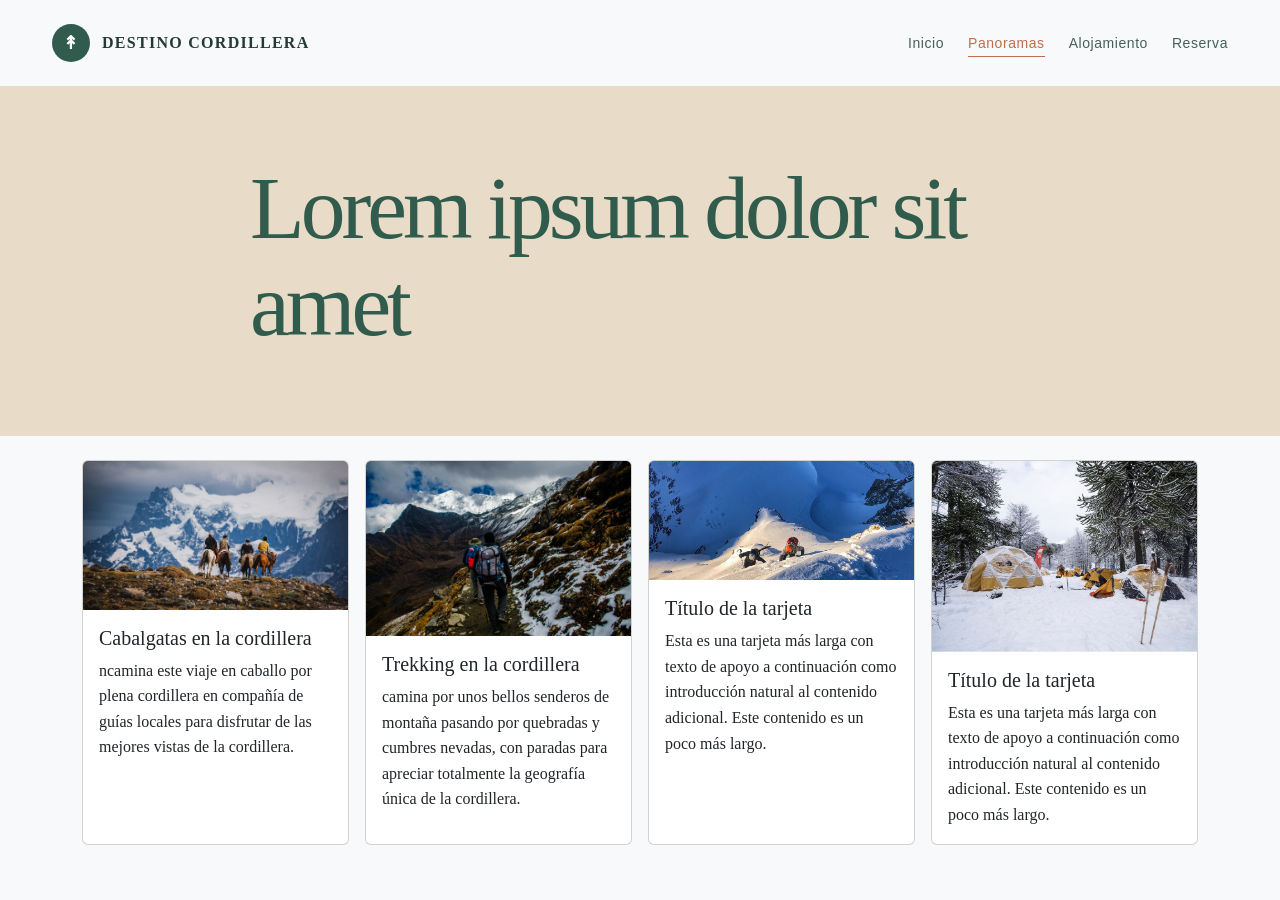
==== pagina1.html @ 16497977 "implementación cartas/tarjetas en gastronomía + imágenes descriptivas" ====
<!doctype html>
<html lang="es">
  <head>
    <meta charset="UTF-8" />
    <meta name="viewport" content="width=device-width, initial-scale=1.0" />
    <title>Panoramas | Destino Cordillera</title>

    <link
      href="https://cdn.jsdelivr.net/npm/bootstrap@5.3.3/dist/css/bootstrap.min.css"
      rel="stylesheet"
      integrity="sha384-QWTKZyjpPEjISv5WaRU9OFeRpok6YctnYmDr5pNlyT2bRjXh0JMhjY6hW+ALEwIH"
      crossorigin="anonymous"
    />
    <link rel="stylesheet" href="css/styles.css" />
  </head>
  <body class="bg-body-tertiary">

    <header class="site-header">
      <a class="brand" href="index.html">
        <span class="brand-mark">↟</span> Destino Cordillera
      </a>
      <nav class="nav" aria-label="Navegación principal">
        <a href="index.html">Inicio</a>
        <a href="pagina1.html" aria-current="page">Panoramas</a>
        <a href="pagina2.html">Alojamiento</a>
        <a href="pagina3.html">Reserva</a>
      </nav>
    </header>
    <main>
      <section class="page-hero">
        <h1>Lorem ipsum dolor sit amet</h1>
      </section>
      <section class="container my-4">
        <div class="row row-cols-1 row-cols-sm-2 row-cols-md-3 row-cols-lg-4 g-3">
          
          
          <!-- carta 1 -->
          <div class="col">
            <article class="card h-100">
              <img src="img/cabalgataa.jpg" class="card-img-top" alt="cagalgata">
              <div class="card-body d-flex flex-column">
                <h5 class="card-title">Cabalgatas en la cordillera</h5>
                <p class="card-text">
                  ncamina este viaje en caballo por plena cordillera en compañía de guías locales para disfrutar de las mejores vistas de la cordillera.
                </p>
              </div>
            </article>
          </div>

          <!-- carta 2 -->
          <div class="col">
            <article class="card h-100">
              <img src="img/trekking.jpg" class="card-img-top" alt="trekking">
              <div class="card-body d-flex flex-column">
                <h5 class="card-title">Trekking en la cordillera</h5>
                <p class="card-text">
                  camina por unos bellos senderos de montaña pasando por quebradas y cumbres nevadas, con paradas para apreciar totalmente la geografía única de la cordillera.
                </p>
              </div>
            </article>
          </div>

          <!-- carta 3 -->
          <div class="col">
             <article class="card h-100">
              <img src="img/montañismoo.jpg" class="card-img-top" alt="montañismo">
              <div class="card-body d-flex flex-column">
                <h5 class="card-title">Título de la tarjeta</h5>
                <p class="card-text">
                  Esta es una tarjeta más larga con texto de apoyo a continuación como introducción natural al contenido adicional. Este contenido es un poco más largo.
                </p>
              </div>
            </article>
          </div>
						<!-- carta 4 -->
          <div class="col">
            <article class="card h-100">
             <img src="img/camping.jpg" class="card-img-top" alt="cambing">
              <div class="card-body d-flex flex-column">
                <h5 class="card-title">Título de la tarjeta</h5>
                <p class="card-text">
                  Esta es una tarjeta más larga con texto de apoyo a continuación como introducción natural al contenido adicional. Este contenido es un poco más largo.
                </p>
              </div>
            </article>
          </div>
        </div>
      </section>
    </main>
    <script
      src="https://cdn.jsdelivr.net/npm/bootstrap@5.3.3/dist/js/bootstrap.bundle.min.js"
      integrity="sha384-YvpcrYf0tY3lHB60NNkmXc5s9fDVZLESaAA55NDzOxhy9GkcIdslK1eN7N6jIeHz"
      crossorigin="anonymous"
    ></script>
  </body>
</html>
---- css/styles.css ----
:root {
  --ink: #243a35;
  --forest: #315c4d;
  --moss: #6f8a6d;
  --cream: #f5f0e7;
  --sand: #e8dcc8;
  --clay: #b96f50;
  --white: #fffdf8;
  --line: rgba(36, 58, 53, 0.14);
  --shadow: 0 20px 50px rgba(43, 65, 58, 0.12);
}
* {
  box-sizing: border-box;
}
html {
  scroll-behavior: smooth;
}
body {
  margin: 0;
  color: var(--ink);
  background: var(--cream);
  font-family: Georgia, "Times New Roman", serif;
  line-height: 1.6;
}
a {
  color: inherit;
  text-decoration: none !important;
}
.site-header {
  position: relative;
  z-index: 5;
  display: flex;
  align-items: center;
  justify-content: space-between;
  gap: 28px;
  max-width: 1240px;
  margin: 0 auto;
  padding: 24px 32px;
}
.brand {
  display: flex;
  align-items: center;
  gap: 12px;
  font-weight: bold;
  letter-spacing: 0.08em;
  text-transform: uppercase;
}
.brand-mark {
  display: grid;
  place-items: center;
  width: 38px;
  height: 38px;
  color: var(--white);
  background: var(--forest);
  border-radius: 50%;
  font-size: 18px;
}
.nav {
  display: flex;
  flex-wrap: wrap;
  justify-content: flex-end;
  gap: 24px;
  color: #466057;
  font:
    14px Arial,
    sans-serif;
  letter-spacing: 0.04em;
}
.nav a {
  padding: 5px 0;
  border-bottom: 1px solid transparent;
}
.nav a:hover,
.nav a[aria-current="page"] {
  color: var(--clay);
  border-color: var(--clay);
}
.hero {
  position: relative;
  min-height: 650px;
  overflow: hidden;
  color: var(--white);
  background: var(--forest);
}
.hero-video {
  position: absolute;
  inset: 0;
  width: 100%;
  height: 100%;
  object-fit: cover;
  opacity: 0.65;
}
.hero:after {
  content: "";
  position: absolute;
  inset: 0;
  background:
    linear-gradient(90deg, rgba(24, 49, 42, 0.86), rgba(24, 49, 42, 0.16) 74%),
    linear-gradient(0deg, rgba(24, 49, 42, 0.52), transparent 50%);
}
.hero-content {
  position: relative;
  z-index: 1;
  display: flex;
  flex-direction: column;
  justify-content: flex-end;
  min-height: 650px;
  max-width: 1240px;
  margin: 0 auto;
  padding: 70px 32px 86px;
}
.eyebrow {
  margin: 0 0 16px;
  color: var(--clay);
  font:
    700 12px Arial,
    sans-serif;
  letter-spacing: 0.18em;
  text-transform: uppercase;
}
.hero .eyebrow {
  color: #e8c4a4;
}
h1,
h2,
h3 {
  margin: 0;
  line-height: 1.08;
  font-weight: normal;
}
h1 {
  max-width: 740px;
  font-size: clamp(52px, 8vw, 104px);
  letter-spacing: -0.045em;
}
h2 {
  font-size: clamp(36px, 5vw, 62px);
  letter-spacing: -0.035em;
}
h3 {
  font-size: 25px;
}
.hero-text {
  max-width: 520px;
  margin: 24px 0 30px;
  font-size: 19px;
}
.button {
  display: inline-flex;
  align-items: center;
  justify-content: center;
  width: fit-content;
  padding: 13px 21px;
  border: 1px solid var(--forest);
  background: var(--forest);
  color: var(--white);
  font:
    700 12px Arial,
    sans-serif;
  letter-spacing: 0.12em;
  text-transform: uppercase;
  transition:
    transform 0.2s,
    background 0.2s;
}
.button:hover {
  transform: translateY(-2px);
  background: var(--clay);
  border-color: var(--clay);
}
.button-light {
  background: var(--white);
  color: var(--forest);
  border-color: var(--white);
}
.section {
  max-width: 1240px;
  margin: 0 auto;
  padding: 92px 32px;
}
.section-heading {
  display: flex;
  align-items: end;
  justify-content: space-between;
  gap: 30px;
  margin-bottom: 42px;
}
.section-heading p {
  max-width: 390px;
  margin: 0;
  color: #567066;
}
.intro-grid {
  display: grid;
  grid-template-columns: 1.1fr 0.9fr;
  gap: 70px;
  align-items: center;
}
.intro-copy p {
  max-width: 590px;
  color: #536963;
  font-size: 18px;
}
.quote {
  padding: 30px;
  border-left: 3px solid var(--clay);
  background: var(--sand);
  font-size: 24px;
}
.quote small {
  display: block;
  margin-top: 18px;
  color: var(--forest);
  font:
    11px Arial,
    sans-serif;
  letter-spacing: 0.12em;
  text-transform: uppercase;
}
.feature-grid,
.card-grid {
  display: grid;
  grid-template-columns: repeat(3, 1fr);
  gap: 20px;
}
.feature-card {
  min-height: 250px;
  padding: 26px;
  display: flex;
  flex-direction: column;
  justify-content: flex-end;
  color: var(--white);
  background-size: cover;
  background-position: center;
  position: relative;
  overflow: hidden;
}
.feature-card:before {
  content: "";
  position: absolute;
  inset: 0;
  background: linear-gradient(0deg, rgba(25, 48, 41, 0.85), transparent 65%);
}
.feature-card > * {
  position: relative;
}
.feature-card h3 {
  margin-bottom: 6px;
  font-size: 29px;
}
.feature-card p {
  margin: 0;
  color: #e5ede8;
}
.feature-1 {
  background-image: url("https://images.unsplash.com/photo-1464822759023-fed622ff2c3b?auto=format&fit=crop&w=1000&q=85");
}
.feature-2 {
  background-image: url("https://images.unsplash.com/photo-1526392060635-9d6019884377?auto=format&fit=crop&w=1000&q=85");
}
.feature-3 {
  background-image: url("https://images.unsplash.com/photo-1544986581-efac024faf62?auto=format&fit=crop&w=1000&q=85");
}
.band {
  background: var(--forest);
  color: var(--white);
}
.band .section {
  display: flex;
  align-items: center;
  justify-content: space-between;
  gap: 30px;
  padding-top: 66px;
  padding-bottom: 66px;
}
.band p {
  max-width: 510px;
  margin: 10px 0 0;
  color: #cadbd1;
}
.page-hero {
  background: var(--sand);
  padding: 74px 32px 82px;
}
.page-hero-inner {
  max-width: 1240px;
  margin: 0 auto;
}
.page-hero h1 {
  max-width: 780px;
  margin: 0 auto;
  color: var(--forest);
  font-size: clamp(50px, 7vw, 90px);
}
.page-hero p {
  max-width: 590px;
  margin: 22px 0 0;
  color: #567066;
  font-size: 19px;
}
.activity-card,
.stay-card {
  overflow: hidden;
  background: var(--white);
  box-shadow: var(--shadow);
}
.card-image {
  height: 220px;
  background-size: cover;
  background-position: center;
}
.card-content {
  padding: 24px;
}
.card-content h3 {
  margin-bottom: 9px;
}
.card-content p {
  margin: 0 0 18px;
  color: #60716a;
}
.card-tag {
  color: var(--clay);
  font:
    700 11px Arial,
    sans-serif;
  letter-spacing: 0.13em;
  text-transform: uppercase;
}
.activity-1 {
  background-image: url("https://images.unsplash.com/photo-1464278533981-50106e6176b1?auto=format&fit=crop&w=900&q=85");
}
.activity-2 {
  background-image: url("https://images.unsplash.com/photo-1500534623283-312aade485b7?auto=format&fit=crop&w=900&q=85");
}
.activity-3 {
  background-image: url("https://images.unsplash.com/photo-1500530855697-b586d89ba3ee?auto=format&fit=crop&w=900&q=85");
}
.activity-4 {
  background-image: url("https://images.unsplash.com/photo-1486911278844-a81c5267e227?auto=format&fit=crop&w=900&q=85");
}
.activity-5 {
  background-image: url("https://images.unsplash.com/photo-1544198365-f5d60b6d8190?auto=format&fit=crop&w=900&q=85");
}
.activity-6 {
  background-image: url("https://images.unsplash.com/photo-1500534314209-a25ddb2bd429?auto=format&fit=crop&w=900&q=85");
}
.two-col {
  display: grid;
  grid-template-columns: 0.8fr 1.2fr;
  gap: 70px;
  align-items: start;
}
.contact-list {
  margin: 28px 0 0;
  padding: 0;
  list-style: none;
}
.contact-list li {
  padding: 14px 0;
  border-bottom: 1px solid var(--line);
}
.contact-list strong {
  display: block;
  margin-bottom: 3px;
  color: var(--clay);
  font:
    700 11px Arial,
    sans-serif;
  letter-spacing: 0.1em;
  text-transform: uppercase;
}
.form {
  display: grid;
  grid-template-columns: 1fr 1fr;
  gap: 18px;
  padding: 30px;
  background: var(--white);
  box-shadow: var(--shadow);
}
.field {
  display: flex;
  flex-direction: column;
  gap: 7px;
}
.field-full {
  grid-column: 1/-1;
}
label {
  color: var(--forest);
  font:
    700 12px Arial,
    sans-serif;
  letter-spacing: 0.08em;
  text-transform: uppercase;
}
input,
select,
textarea {
  width: 100%;
  padding: 13px;
  border: 1px solid var(--line);
  border-radius: 0;
  color: var(--ink);
  background: var(--cream);
  font: inherit;
}
textarea {
  min-height: 125px;
  resize: vertical;
}
.map-box {
  min-height: 240px;
  margin-top: 30px;
  padding: 26px;
  display: flex;
  align-items: end;
  color: var(--white);
  background:
    linear-gradient(135deg, rgba(49, 92, 77, 0.84), rgba(112, 138, 109, 0.7)),
    url("https://images.unsplash.com/photo-1519681393784-d120267933ba?auto=format&fit=crop&w=1200&q=85")
      center/cover;
}
.footer {
  padding: 36px 32px;
  border-top: 1px solid var(--line);
  color: #60716a;
  font:
    12px Arial,
    sans-serif;
  letter-spacing: 0.05em;
}
.footer-inner {
  max-width: 1240px;
  margin: 0 auto;
  display: flex;
  justify-content: space-between;
  gap: 20px;
}
@media (max-width: 760px) {
  .site-header {
    align-items: flex-start;
    flex-direction: column;
    padding: 20px;
  }
  .nav {
    justify-content: flex-start;
    gap: 15px;
    font-size: 12px;
  }
  .hero,
  .hero-content {
    min-height: 600px;
  }
  .hero-content,
  .section,
  .page-hero {
    padding-left: 20px;
    padding-right: 20px;
  }
  .intro-grid,
  .two-col {
    grid-template-columns: 1fr;
    gap: 35px;
  }
  .feature-grid,
  .card-grid {
    grid-template-columns: 1fr;
  }
  .section-heading,
  .band .section,
  .footer-inner {
    align-items: flex-start;
    flex-direction: column;
  }
  .form {
    grid-template-columns: 1fr;
    padding: 22px;
  }
  .field-full {
    grid-column: auto;
  }
}

.btn-primary {
  --bs-btn-bg: #315C4D;
  --bs-btn-border-color: #315C4D;
  --bs-btn-hover-bg: #274a3e;
  --bs-btn-hover-border-color: #274a3e;
}
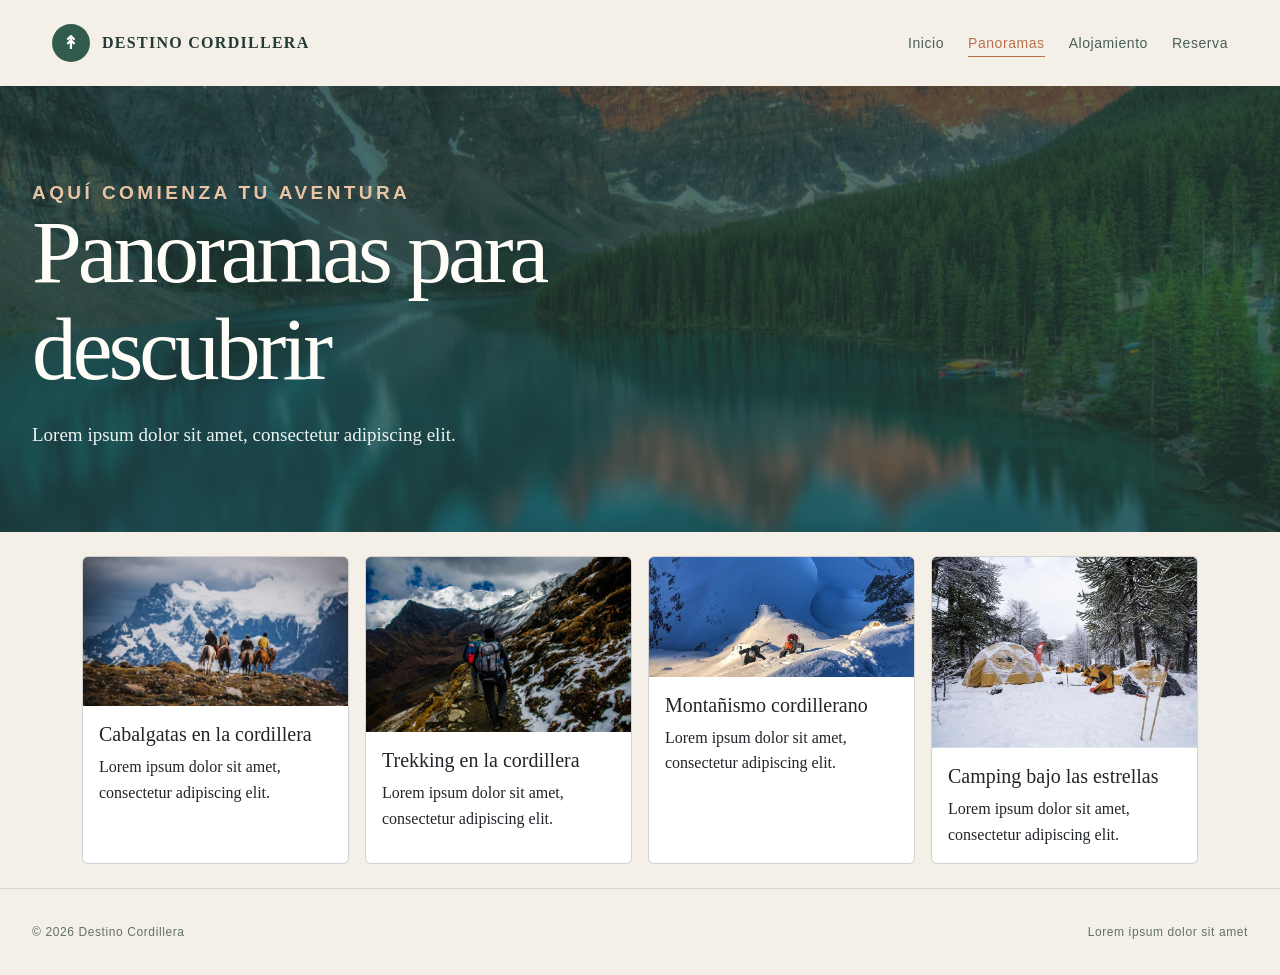
==== commit 4b8cccaf: "Termino Alojamiento imagenes nuevas agregadas para mejor visualizacion de la pagina, titulos solo pa" ====
--- a/pagina1.html
+++ b/pagina1.html
@@ -13,8 +13,7 @@
     />
     <link rel="stylesheet" href="css/styles.css" />
   </head>
-  <body class="bg-body-tertiary">
-
+  <body>
     <header class="site-header">
       <a class="brand" href="index.html">
         <span class="brand-mark">↟</span> Destino Cordillera
@@ -28,58 +27,64 @@
     </header>
     <main>
       <section class="page-hero">
-        <h1>Lorem ipsum dolor sit amet</h1>
+        <p class="eyebrow">Aquí comienza tu aventura</p>
+        <h1>Panoramas para descubrir</h1>
+        <p>Lorem ipsum dolor sit amet, consectetur adipiscing elit.</p>
       </section>
       <section class="container my-4">
-        <div class="row row-cols-1 row-cols-sm-2 row-cols-md-3 row-cols-lg-4 g-3">
-          
-          
-          <!-- carta 1 -->
+        <div
+          class="row row-cols-1 row-cols-sm-2 row-cols-md-3 row-cols-lg-4 g-3"
+        >
           <div class="col">
             <article class="card h-100">
-              <img src="img/cabalgataa.jpg" class="card-img-top" alt="cagalgata">
+              <img
+                src="img/cabalgataa.jpg"
+                class="card-img-top"
+                alt="cagalgata"
+              />
               <div class="card-body d-flex flex-column">
                 <h5 class="card-title">Cabalgatas en la cordillera</h5>
                 <p class="card-text">
-                  ncamina este viaje en caballo por plena cordillera en compañía de guías locales para disfrutar de las mejores vistas de la cordillera.
+                  Lorem ipsum dolor sit amet, consectetur adipiscing elit.
                 </p>
               </div>
             </article>
           </div>
 
-          <!-- carta 2 -->
           <div class="col">
             <article class="card h-100">
-              <img src="img/trekking.jpg" class="card-img-top" alt="trekking">
+              <img src="img/trekking.jpg" class="card-img-top" alt="trekking" />
               <div class="card-body d-flex flex-column">
                 <h5 class="card-title">Trekking en la cordillera</h5>
                 <p class="card-text">
-                  camina por unos bellos senderos de montaña pasando por quebradas y cumbres nevadas, con paradas para apreciar totalmente la geografía única de la cordillera.
+                  Lorem ipsum dolor sit amet, consectetur adipiscing elit.
                 </p>
               </div>
             </article>
           </div>
 
-          <!-- carta 3 -->
           <div class="col">
-             <article class="card h-100">
-              <img src="img/montañismoo.jpg" class="card-img-top" alt="montañismo">
+            <article class="card h-100">
+              <img
+                src="img/montañismoo.jpg"
+                class="card-img-top"
+                alt="montañismo"
+              />
               <div class="card-body d-flex flex-column">
-                <h5 class="card-title">Título de la tarjeta</h5>
+                <h5 class="card-title">Montañismo cordillerano</h5>
                 <p class="card-text">
-                  Esta es una tarjeta más larga con texto de apoyo a continuación como introducción natural al contenido adicional. Este contenido es un poco más largo.
+                  Lorem ipsum dolor sit amet, consectetur adipiscing elit.
                 </p>
               </div>
             </article>
           </div>
-						<!-- carta 4 -->
           <div class="col">
             <article class="card h-100">
-             <img src="img/camping.jpg" class="card-img-top" alt="cambing">
+              <img src="img/camping.jpg" class="card-img-top" alt="cambing" />
               <div class="card-body d-flex flex-column">
-                <h5 class="card-title">Título de la tarjeta</h5>
+                <h5 class="card-title">Camping bajo las estrellas</h5>
                 <p class="card-text">
-                  Esta es una tarjeta más larga con texto de apoyo a continuación como introducción natural al contenido adicional. Este contenido es un poco más largo.
+                  Lorem ipsum dolor sit amet, consectetur adipiscing elit.
                 </p>
               </div>
             </article>
@@ -87,10 +92,16 @@
         </div>
       </section>
     </main>
+    <footer class="footer">
+      <div class="footer-inner">
+        <span>© 2026 Destino Cordillera</span>
+        <span>Lorem ipsum dolor sit amet</span>
+      </div>
+    </footer>
     <script
       src="https://cdn.jsdelivr.net/npm/bootstrap@5.3.3/dist/js/bootstrap.bundle.min.js"
       integrity="sha384-YvpcrYf0tY3lHB60NNkmXc5s9fDVZLESaAA55NDzOxhy9GkcIdslK1eN7N6jIeHz"
       crossorigin="anonymous"
     ></script>
   </body>
-</html>+</html>
--- a/css/styles.css
+++ b/css/styles.css
@@ -224,11 +224,14 @@
   gap: 20px;
 }
 .feature-card {
-  min-height: 250px;
+  width: 100%;
+  min-height: 0;
+  aspect-ratio: 1 / 1;
   padding: 26px;
   display: flex;
   flex-direction: column;
   justify-content: flex-end;
+  align-self: stretch;
   color: var(--white);
   background-size: cover;
   background-position: center;
@@ -245,12 +248,16 @@
   position: relative;
 }
 .feature-card h3 {
+  max-width: 100%;
   margin-bottom: 6px;
   font-size: 29px;
+  text-shadow: 0 2px 8px rgba(18, 38, 32, 0.7);
 }
 .feature-card p {
+  max-width: 100%;
   margin: 0;
   color: #e5ede8;
+  text-shadow: 0 1px 6px rgba(18, 38, 32, 0.9);
 }
 .feature-1 {
   background-image: url("https://images.unsplash.com/photo-1464822759023-fed622ff2c3b?auto=format&fit=crop&w=1000&q=85");
@@ -279,8 +286,24 @@
   color: #cadbd1;
 }
 .page-hero {
+  position: relative;
+  overflow: hidden;
   background: var(--sand);
   padding: 74px 32px 82px;
+  color: var(--white);
+  text-align: left;
+}
+.page-hero::before {
+  content: "";
+  position: absolute;
+  inset: 0;
+  background:
+    linear-gradient(rgba(36, 58, 53, 0.74), rgba(36, 58, 53, 0.74)),
+    url("../img/imgCordillera.webp") center / cover;
+}
+.page-hero > * {
+  position: relative;
+  z-index: 1;
 }
 .page-hero-inner {
   max-width: 1240px;
@@ -288,15 +311,18 @@
 }
 .page-hero h1 {
   max-width: 780px;
-  margin: 0 auto;
-  color: var(--forest);
+  margin: 0;
+  color: var(--white);
   font-size: clamp(50px, 7vw, 90px);
 }
 .page-hero p {
   max-width: 590px;
   margin: 22px 0 0;
-  color: #567066;
+  color: #edf3ee;
   font-size: 19px;
+}
+.page-hero .eyebrow {
+  color: #e8c4a4;
 }
 .activity-card,
 .stay-card {
@@ -483,8 +509,8 @@
 }
 
 .btn-primary {
-  --bs-btn-bg: #315C4D;
-  --bs-btn-border-color: #315C4D;
+  --bs-btn-bg: #315c4d;
+  --bs-btn-border-color: #315c4d;
   --bs-btn-hover-bg: #274a3e;
   --bs-btn-hover-border-color: #274a3e;
 }
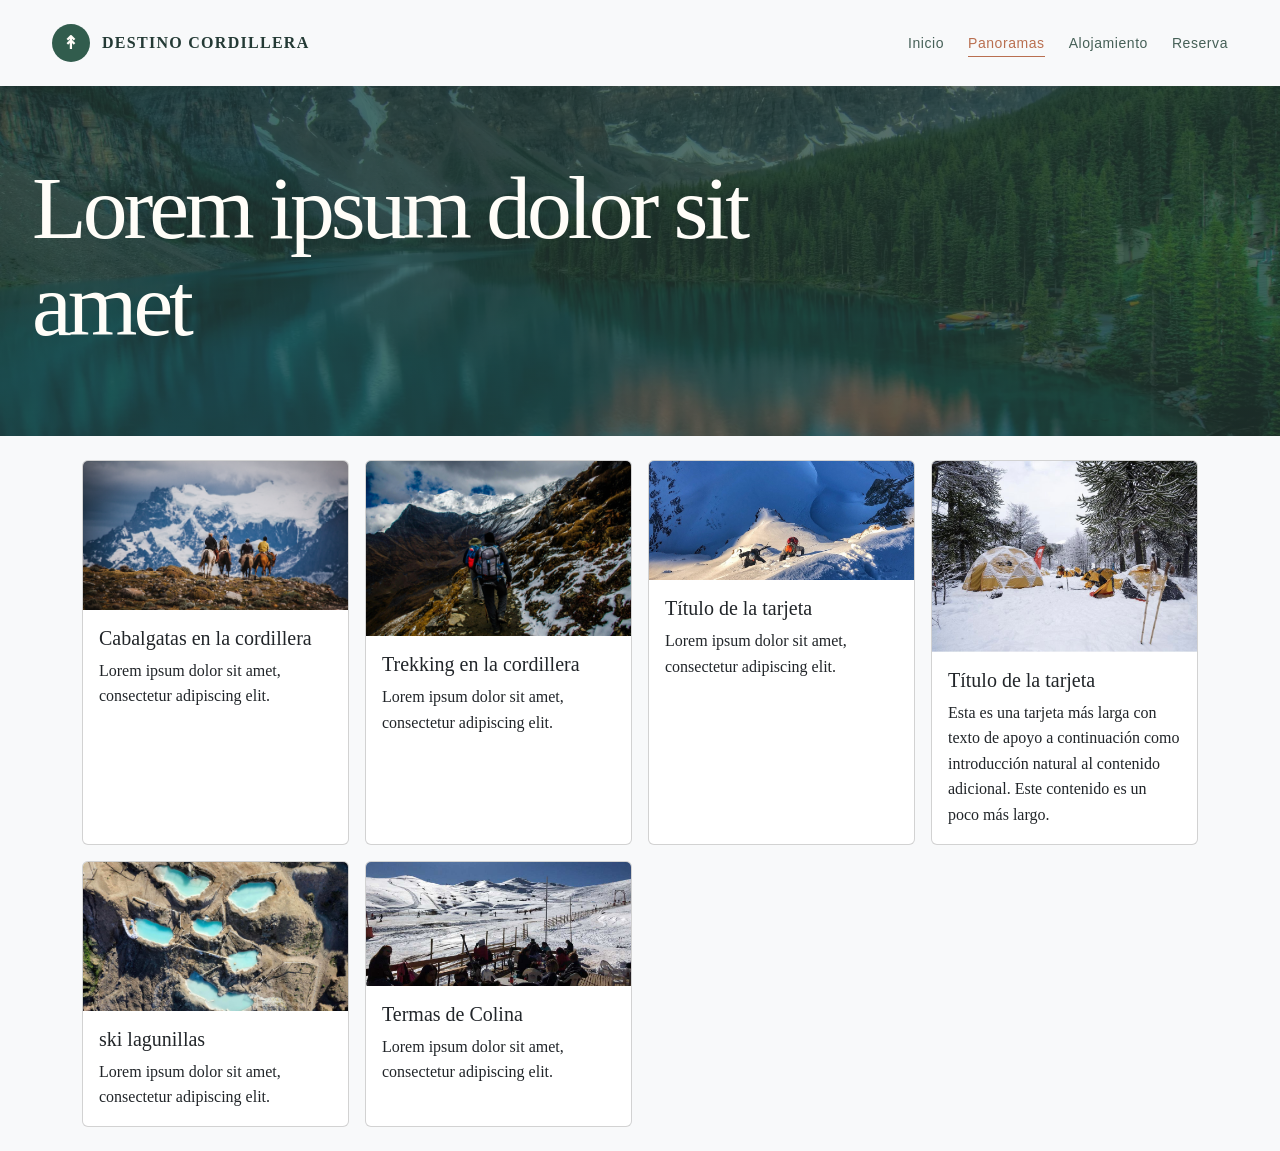
==== commit ded3cbc5: "acoplado a pauta, panoramas faltantes + imagenes respectivas" ====
--- a/pagina1.html
+++ b/pagina1.html
@@ -13,7 +13,8 @@
     />
     <link rel="stylesheet" href="css/styles.css" />
   </head>
-  <body>
+  <body class="bg-body-tertiary">
+
     <header class="site-header">
       <a class="brand" href="index.html">
         <span class="brand-mark">↟</span> Destino Cordillera
@@ -27,21 +28,16 @@
     </header>
     <main>
       <section class="page-hero">
-        <p class="eyebrow">Aquí comienza tu aventura</p>
-        <h1>Panoramas para descubrir</h1>
-        <p>Lorem ipsum dolor sit amet, consectetur adipiscing elit.</p>
+        <h1>Lorem ipsum dolor sit amet</h1>
       </section>
       <section class="container my-4">
-        <div
-          class="row row-cols-1 row-cols-sm-2 row-cols-md-3 row-cols-lg-4 g-3"
-        >
+        <div class="row row-cols-1 row-cols-sm-2 row-cols-md-3 row-cols-lg-4 g-3">
+          
+          
+          <!-- carta 1 -->
           <div class="col">
             <article class="card h-100">
-              <img
-                src="img/cabalgataa.jpg"
-                class="card-img-top"
-                alt="cagalgata"
-              />
+              <img src="img/cabalgataa.jpg" class="card-img-top" alt="cagalgata">
               <div class="card-body d-flex flex-column">
                 <h5 class="card-title">Cabalgatas en la cordillera</h5>
                 <p class="card-text">
@@ -51,9 +47,10 @@
             </article>
           </div>
 
+          <!-- carta 2 -->
           <div class="col">
             <article class="card h-100">
-              <img src="img/trekking.jpg" class="card-img-top" alt="trekking" />
+              <img src="img/trekking.jpg" class="card-img-top" alt="trekking">
               <div class="card-body d-flex flex-column">
                 <h5 class="card-title">Trekking en la cordillera</h5>
                 <p class="card-text">
@@ -63,28 +60,50 @@
             </article>
           </div>
 
+          <!-- carta 3 -->
           <div class="col">
-            <article class="card h-100">
-              <img
-                src="img/montañismoo.jpg"
-                class="card-img-top"
-                alt="montañismo"
-              />
+             <article class="card h-100">
+              <img src="img/montañismoo.jpg" class="card-img-top" alt="montañismo">
               <div class="card-body d-flex flex-column">
-                <h5 class="card-title">Montañismo cordillerano</h5>
+                <h5 class="card-title">Título de la tarjeta</h5>
                 <p class="card-text">
                   Lorem ipsum dolor sit amet, consectetur adipiscing elit.
                 </p>
               </div>
             </article>
           </div>
+						<!-- carta 4 -->
           <div class="col">
             <article class="card h-100">
-              <img src="img/camping.jpg" class="card-img-top" alt="cambing" />
+             <img src="img/camping.jpg" class="card-img-top" alt="cambing">
               <div class="card-body d-flex flex-column">
-                <h5 class="card-title">Camping bajo las estrellas</h5>
+                <h5 class="card-title">Título de la tarjeta</h5>
+                <p class="card-text">
+                  Esta es una tarjeta más larga con texto de apoyo a continuación como introducción natural al contenido adicional. Este contenido es un poco más largo.
+                </p>
+              </div>
+            </article>
+          </div>
+          <!-- carta 5 -->
+          <div class="col">
+            <article class="card h-100">
+              <img src="img/termales.jpg" class="card-img-top" alt="cagalgata">
+              <div class="card-body d-flex flex-column">
+                <h5 class="card-title">ski lagunillas</h5>
                 <p class="card-text">
                   Lorem ipsum dolor sit amet, consectetur adipiscing elit.
+                </p>
+              </div>
+            </article>
+          </div>
+          <!-- carta 6 -->
+          <div class="col">
+            <article class="card h-100">
+              <img src="img/ski.jpg" class="card-img-top" alt="cagalgata">
+              <div class="card-body d-flex flex-column">
+                <h5 class="card-title">Termas de Colina</h5>
+                <p class="card-text">
+                   Lorem ipsum dolor sit amet, consectetur adipiscing elit.
                 </p>
               </div>
             </article>
@@ -92,16 +111,10 @@
         </div>
       </section>
     </main>
-    <footer class="footer">
-      <div class="footer-inner">
-        <span>© 2026 Destino Cordillera</span>
-        <span>Lorem ipsum dolor sit amet</span>
-      </div>
-    </footer>
     <script
       src="https://cdn.jsdelivr.net/npm/bootstrap@5.3.3/dist/js/bootstrap.bundle.min.js"
       integrity="sha384-YvpcrYf0tY3lHB60NNkmXc5s9fDVZLESaAA55NDzOxhy9GkcIdslK1eN7N6jIeHz"
       crossorigin="anonymous"
     ></script>
   </body>
-</html>
+</html>
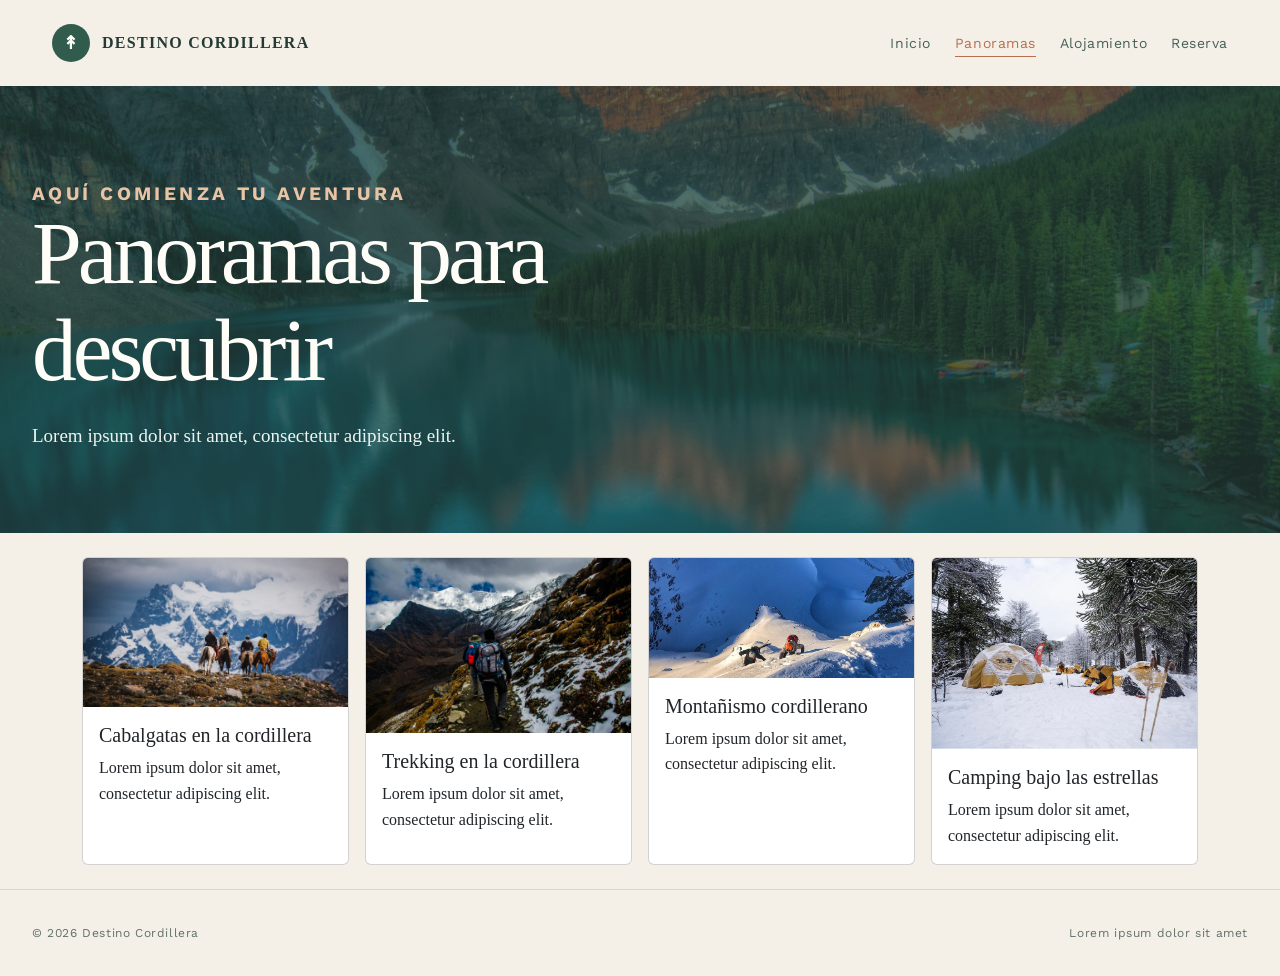
==== commit bfdaba09: "merge: integra trabajo de Thomas y Santiago en Ignac" ====
--- a/pagina1.html
+++ b/pagina1.html
@@ -13,8 +13,7 @@
     />
     <link rel="stylesheet" href="css/styles.css" />
   </head>
-  <body class="bg-body-tertiary">
-
+  <body>
     <header class="site-header">
       <a class="brand" href="index.html">
         <span class="brand-mark">↟</span> Destino Cordillera
@@ -28,16 +27,21 @@
     </header>
     <main>
       <section class="page-hero">
-        <h1>Lorem ipsum dolor sit amet</h1>
+        <p class="eyebrow">Aquí comienza tu aventura</p>
+        <h1>Panoramas para descubrir</h1>
+        <p>Lorem ipsum dolor sit amet, consectetur adipiscing elit.</p>
       </section>
       <section class="container my-4">
-        <div class="row row-cols-1 row-cols-sm-2 row-cols-md-3 row-cols-lg-4 g-3">
-          
-          
-          <!-- carta 1 -->
+        <div
+          class="row row-cols-1 row-cols-sm-2 row-cols-md-3 row-cols-lg-4 g-3"
+        >
           <div class="col">
             <article class="card h-100">
-              <img src="img/cabalgataa.jpg" class="card-img-top" alt="cagalgata">
+              <img
+                src="img/cabalgataa.jpg"
+                class="card-img-top"
+                alt="cagalgata"
+              />
               <div class="card-body d-flex flex-column">
                 <h5 class="card-title">Cabalgatas en la cordillera</h5>
                 <p class="card-text">
@@ -47,10 +51,9 @@
             </article>
           </div>
 
-          <!-- carta 2 -->
           <div class="col">
             <article class="card h-100">
-              <img src="img/trekking.jpg" class="card-img-top" alt="trekking">
+              <img src="img/trekking.jpg" class="card-img-top" alt="trekking" />
               <div class="card-body d-flex flex-column">
                 <h5 class="card-title">Trekking en la cordillera</h5>
                 <p class="card-text">
@@ -60,50 +63,28 @@
             </article>
           </div>
 
-          <!-- carta 3 -->
           <div class="col">
-             <article class="card h-100">
-              <img src="img/montañismoo.jpg" class="card-img-top" alt="montañismo">
+            <article class="card h-100">
+              <img
+                src="img/montañismoo.jpg"
+                class="card-img-top"
+                alt="montañismo"
+              />
               <div class="card-body d-flex flex-column">
-                <h5 class="card-title">Título de la tarjeta</h5>
+                <h5 class="card-title">Montañismo cordillerano</h5>
                 <p class="card-text">
                   Lorem ipsum dolor sit amet, consectetur adipiscing elit.
                 </p>
               </div>
             </article>
           </div>
-						<!-- carta 4 -->
           <div class="col">
             <article class="card h-100">
-             <img src="img/camping.jpg" class="card-img-top" alt="cambing">
+              <img src="img/camping.jpg" class="card-img-top" alt="cambing" />
               <div class="card-body d-flex flex-column">
-                <h5 class="card-title">Título de la tarjeta</h5>
-                <p class="card-text">
-                  Esta es una tarjeta más larga con texto de apoyo a continuación como introducción natural al contenido adicional. Este contenido es un poco más largo.
-                </p>
-              </div>
-            </article>
-          </div>
-          <!-- carta 5 -->
-          <div class="col">
-            <article class="card h-100">
-              <img src="img/termales.jpg" class="card-img-top" alt="cagalgata">
-              <div class="card-body d-flex flex-column">
-                <h5 class="card-title">ski lagunillas</h5>
+                <h5 class="card-title">Camping bajo las estrellas</h5>
                 <p class="card-text">
                   Lorem ipsum dolor sit amet, consectetur adipiscing elit.
-                </p>
-              </div>
-            </article>
-          </div>
-          <!-- carta 6 -->
-          <div class="col">
-            <article class="card h-100">
-              <img src="img/ski.jpg" class="card-img-top" alt="cagalgata">
-              <div class="card-body d-flex flex-column">
-                <h5 class="card-title">Termas de Colina</h5>
-                <p class="card-text">
-                   Lorem ipsum dolor sit amet, consectetur adipiscing elit.
                 </p>
               </div>
             </article>
@@ -111,10 +92,16 @@
         </div>
       </section>
     </main>
+    <footer class="footer">
+      <div class="footer-inner">
+        <span>© 2026 Destino Cordillera</span>
+        <span>Lorem ipsum dolor sit amet</span>
+      </div>
+    </footer>
     <script
       src="https://cdn.jsdelivr.net/npm/bootstrap@5.3.3/dist/js/bootstrap.bundle.min.js"
       integrity="sha384-YvpcrYf0tY3lHB60NNkmXc5s9fDVZLESaAA55NDzOxhy9GkcIdslK1eN7N6jIeHz"
       crossorigin="anonymous"
     ></script>
   </body>
-</html>+</html>
--- a/css/styles.css
+++ b/css/styles.css
@@ -1,3 +1,5 @@
+@import url("https://fonts.googleapis.com/css2?family=Work+Sans:wght@400;500;700&display=swap");
+
 :root {
   --ink: #243a35;
   --forest: #315c4d;
@@ -9,12 +11,15 @@
   --line: rgba(36, 58, 53, 0.14);
   --shadow: 0 20px 50px rgba(43, 65, 58, 0.12);
 }
+
 * {
   box-sizing: border-box;
 }
+
 html {
   scroll-behavior: smooth;
 }
+
 body {
   margin: 0;
   color: var(--ink);
@@ -22,10 +27,12 @@
   font-family: Georgia, "Times New Roman", serif;
   line-height: 1.6;
 }
+
 a {
   color: inherit;
   text-decoration: none !important;
 }
+
 .site-header {
   position: relative;
   z-index: 5;
@@ -37,6 +44,7 @@
   margin: 0 auto;
   padding: 24px 32px;
 }
+
 .brand {
   display: flex;
   align-items: center;
@@ -45,6 +53,7 @@
   letter-spacing: 0.08em;
   text-transform: uppercase;
 }
+
 .brand-mark {
   display: grid;
   place-items: center;
@@ -55,6 +64,7 @@
   border-radius: 50%;
   font-size: 18px;
 }
+
 .nav {
   display: flex;
   flex-wrap: wrap;
@@ -62,19 +72,22 @@
   gap: 24px;
   color: #466057;
   font:
-    14px Arial,
+    14px "Work Sans",
     sans-serif;
   letter-spacing: 0.04em;
 }
+
 .nav a {
   padding: 5px 0;
   border-bottom: 1px solid transparent;
 }
+
 .nav a:hover,
 .nav a[aria-current="page"] {
   color: var(--clay);
   border-color: var(--clay);
 }
+
 .hero {
   position: relative;
   min-height: 650px;
@@ -82,6 +95,7 @@
   color: var(--white);
   background: var(--forest);
 }
+
 .hero-video {
   position: absolute;
   inset: 0;
@@ -90,6 +104,7 @@
   object-fit: cover;
   opacity: 0.65;
 }
+
 .hero:after {
   content: "";
   position: absolute;
@@ -98,6 +113,7 @@
     linear-gradient(90deg, rgba(24, 49, 42, 0.86), rgba(24, 49, 42, 0.16) 74%),
     linear-gradient(0deg, rgba(24, 49, 42, 0.52), transparent 50%);
 }
+
 .hero-content {
   position: relative;
   z-index: 1;
@@ -109,18 +125,21 @@
   margin: 0 auto;
   padding: 70px 32px 86px;
 }
+
 .eyebrow {
   margin: 0 0 16px;
   color: var(--clay);
   font:
-    700 12px Arial,
+    700 12px "Work Sans",
     sans-serif;
   letter-spacing: 0.18em;
   text-transform: uppercase;
 }
+
 .hero .eyebrow {
   color: #e8c4a4;
 }
+
 h1,
 h2,
 h3 {
@@ -128,23 +147,28 @@
   line-height: 1.08;
   font-weight: normal;
 }
+
 h1 {
   max-width: 740px;
   font-size: clamp(52px, 8vw, 104px);
   letter-spacing: -0.045em;
 }
+
 h2 {
   font-size: clamp(36px, 5vw, 62px);
   letter-spacing: -0.035em;
 }
+
 h3 {
   font-size: 25px;
 }
+
 .hero-text {
   max-width: 520px;
   margin: 24px 0 30px;
   font-size: 19px;
 }
+
 .button {
   display: inline-flex;
   align-items: center;
@@ -155,7 +179,7 @@
   background: var(--forest);
   color: var(--white);
   font:
-    700 12px Arial,
+    700 12px "Work Sans",
     sans-serif;
   letter-spacing: 0.12em;
   text-transform: uppercase;
@@ -163,21 +187,25 @@
     transform 0.2s,
     background 0.2s;
 }
+
 .button:hover {
   transform: translateY(-2px);
   background: var(--clay);
   border-color: var(--clay);
 }
+
 .button-light {
   background: var(--white);
   color: var(--forest);
   border-color: var(--white);
 }
+
 .section {
   max-width: 1240px;
   margin: 0 auto;
   padding: 92px 32px;
 }
+
 .section-heading {
   display: flex;
   align-items: end;
@@ -185,44 +213,51 @@
   gap: 30px;
   margin-bottom: 42px;
 }
+
 .section-heading p {
   max-width: 390px;
   margin: 0;
   color: #567066;
 }
+
 .intro-grid {
   display: grid;
   grid-template-columns: 1.1fr 0.9fr;
   gap: 70px;
   align-items: center;
 }
+
 .intro-copy p {
   max-width: 590px;
   color: #536963;
   font-size: 18px;
 }
+
 .quote {
   padding: 30px;
   border-left: 3px solid var(--clay);
   background: var(--sand);
   font-size: 24px;
 }
+
 .quote small {
   display: block;
   margin-top: 18px;
   color: var(--forest);
   font:
-    11px Arial,
+    11px "Work Sans",
     sans-serif;
   letter-spacing: 0.12em;
   text-transform: uppercase;
 }
+
 .feature-grid,
 .card-grid {
   display: grid;
   grid-template-columns: repeat(3, 1fr);
   gap: 20px;
 }
+
 .feature-card {
   width: 100%;
   min-height: 0;
@@ -238,40 +273,49 @@
   position: relative;
   overflow: hidden;
 }
+
 .feature-card:before {
   content: "";
   position: absolute;
   inset: 0;
   background: linear-gradient(0deg, rgba(25, 48, 41, 0.85), transparent 65%);
 }
-.feature-card > * {
+
+.feature-card>* {
   position: relative;
 }
+
 .feature-card h3 {
   max-width: 100%;
   margin-bottom: 6px;
   font-size: 29px;
   text-shadow: 0 2px 8px rgba(18, 38, 32, 0.7);
 }
+
 .feature-card p {
   max-width: 100%;
   margin: 0;
   color: #e5ede8;
   text-shadow: 0 1px 6px rgba(18, 38, 32, 0.9);
 }
+
 .feature-1 {
   background-image: url("https://images.unsplash.com/photo-1464822759023-fed622ff2c3b?auto=format&fit=crop&w=1000&q=85");
 }
+
 .feature-2 {
   background-image: url("https://images.unsplash.com/photo-1526392060635-9d6019884377?auto=format&fit=crop&w=1000&q=85");
 }
+
 .feature-3 {
   background-image: url("https://images.unsplash.com/photo-1544986581-efac024faf62?auto=format&fit=crop&w=1000&q=85");
 }
+
 .band {
   background: var(--forest);
   color: var(--white);
 }
+
 .band .section {
   display: flex;
   align-items: center;
@@ -280,11 +324,13 @@
   padding-top: 66px;
   padding-bottom: 66px;
 }
+
 .band p {
   max-width: 510px;
   margin: 10px 0 0;
   color: #cadbd1;
 }
+
 .page-hero {
   position: relative;
   overflow: hidden;
@@ -305,16 +351,19 @@
   position: relative;
   z-index: 1;
 }
+
 .page-hero-inner {
   max-width: 1240px;
   margin: 0 auto;
 }
+
 .page-hero h1 {
   max-width: 780px;
   margin: 0;
   color: var(--white);
   font-size: clamp(50px, 7vw, 90px);
 }
+
 .page-hero p {
   max-width: 590px;
   margin: 22px 0 0;
@@ -330,72 +379,88 @@
   background: var(--white);
   box-shadow: var(--shadow);
 }
+
 .card-image {
   height: 220px;
   background-size: cover;
   background-position: center;
 }
+
 .card-content {
   padding: 24px;
 }
+
 .card-content h3 {
   margin-bottom: 9px;
 }
+
 .card-content p {
   margin: 0 0 18px;
   color: #60716a;
 }
+
 .card-tag {
   color: var(--clay);
   font:
-    700 11px Arial,
+    700 11px "Work Sans",
     sans-serif;
   letter-spacing: 0.13em;
   text-transform: uppercase;
 }
+
 .activity-1 {
   background-image: url("https://images.unsplash.com/photo-1464278533981-50106e6176b1?auto=format&fit=crop&w=900&q=85");
 }
+
 .activity-2 {
   background-image: url("https://images.unsplash.com/photo-1500534623283-312aade485b7?auto=format&fit=crop&w=900&q=85");
 }
+
 .activity-3 {
   background-image: url("https://images.unsplash.com/photo-1500530855697-b586d89ba3ee?auto=format&fit=crop&w=900&q=85");
 }
+
 .activity-4 {
   background-image: url("https://images.unsplash.com/photo-1486911278844-a81c5267e227?auto=format&fit=crop&w=900&q=85");
 }
+
 .activity-5 {
   background-image: url("https://images.unsplash.com/photo-1544198365-f5d60b6d8190?auto=format&fit=crop&w=900&q=85");
 }
+
 .activity-6 {
   background-image: url("https://images.unsplash.com/photo-1500534314209-a25ddb2bd429?auto=format&fit=crop&w=900&q=85");
 }
+
 .two-col {
   display: grid;
   grid-template-columns: 0.8fr 1.2fr;
   gap: 70px;
   align-items: start;
 }
+
 .contact-list {
   margin: 28px 0 0;
   padding: 0;
   list-style: none;
 }
+
 .contact-list li {
   padding: 14px 0;
   border-bottom: 1px solid var(--line);
 }
+
 .contact-list strong {
   display: block;
   margin-bottom: 3px;
   color: var(--clay);
   font:
-    700 11px Arial,
+    700 11px "Work Sans",
     sans-serif;
   letter-spacing: 0.1em;
   text-transform: uppercase;
 }
+
 .form {
   display: grid;
   grid-template-columns: 1fr 1fr;
@@ -404,22 +469,26 @@
   background: var(--white);
   box-shadow: var(--shadow);
 }
+
 .field {
   display: flex;
   flex-direction: column;
   gap: 7px;
 }
+
 .field-full {
   grid-column: 1/-1;
 }
+
 label {
   color: var(--forest);
   font:
-    700 12px Arial,
+    700 12px "Work Sans",
     sans-serif;
   letter-spacing: 0.08em;
   text-transform: uppercase;
 }
+
 input,
 select,
 textarea {
@@ -431,10 +500,12 @@
   background: var(--cream);
   font: inherit;
 }
+
 textarea {
   min-height: 125px;
   resize: vertical;
 }
+
 .map-box {
   min-height: 240px;
   margin-top: 30px;
@@ -444,18 +515,19 @@
   color: var(--white);
   background:
     linear-gradient(135deg, rgba(49, 92, 77, 0.84), rgba(112, 138, 109, 0.7)),
-    url("https://images.unsplash.com/photo-1519681393784-d120267933ba?auto=format&fit=crop&w=1200&q=85")
-      center/cover;
-}
+    url("https://images.unsplash.com/photo-1519681393784-d120267933ba?auto=format&fit=crop&w=1200&q=85") center/cover;
+}
+
 .footer {
   padding: 36px 32px;
   border-top: 1px solid var(--line);
   color: #60716a;
   font:
-    12px Arial,
+    12px "Work Sans",
     sans-serif;
   letter-spacing: 0.05em;
 }
+
 .footer-inner {
   max-width: 1240px;
   margin: 0 auto;
@@ -463,46 +535,156 @@
   justify-content: space-between;
   gap: 20px;
 }
+
+/* Página 3, Reserva y Contacto */
+address {
+  font-style: normal;
+}
+
+.contact-figure {
+  margin: 0;
+}
+
+.contact-photo {
+  display: block;
+  width: 100%;
+  height: 300px;
+  object-fit: cover;
+}
+
+.contact-figure figcaption {
+  margin-top: 9px;
+  color: #60716a;
+  font:
+    12px/1.5 "Work Sans",
+    sans-serif;
+}
+
+.contact-list a {
+  border-bottom: 1px solid var(--line);
+}
+
+.contact-list a:hover {
+  color: var(--clay);
+  border-color: var(--clay);
+}
+
+.form fieldset {
+  grid-column: 1/-1;
+  min-width: 0;
+  margin: 0;
+  padding: 0;
+  border: 0;
+}
+
+.form legend {
+  margin: 0 0 16px;
+  padding: 0;
+  color: var(--clay);
+  font:
+    700 12px "Work Sans",
+    sans-serif;
+  letter-spacing: 0.18em;
+  text-transform: uppercase;
+}
+
+.form-grid {
+  display: grid;
+  grid-template-columns: 1fr 1fr;
+  gap: 18px;
+}
+
+.consent label {
+  display: flex;
+  align-items: flex-start;
+  gap: 10px;
+  color: #60716a;
+  font:
+    400 13px/1.55 "Work Sans",
+    sans-serif;
+  letter-spacing: normal;
+  text-transform: none;
+  cursor: pointer;
+}
+
+.consent input[type="checkbox"] {
+  width: auto;
+  flex-shrink: 0;
+  margin-top: 3px;
+  accent-color: var(--forest);
+}
+
+.form-note {
+  margin: 12px 0 0;
+  color: #60716a;
+  font:
+    12px/1.5 "Work Sans",
+    sans-serif;
+}
+
+input:focus-visible,
+select:focus-visible,
+textarea:focus-visible,
+button:focus-visible,
+a:focus-visible {
+  outline: 2px solid var(--clay);
+  outline-offset: 2px;
+}
+
+@media (max-width: 760px) {
+  .form-grid {
+    grid-template-columns: 1fr;
+  }
+}
+
 @media (max-width: 760px) {
   .site-header {
     align-items: flex-start;
     flex-direction: column;
     padding: 20px;
   }
+
   .nav {
     justify-content: flex-start;
     gap: 15px;
     font-size: 12px;
   }
+
   .hero,
   .hero-content {
     min-height: 600px;
   }
+
   .hero-content,
   .section,
   .page-hero {
     padding-left: 20px;
     padding-right: 20px;
   }
+
   .intro-grid,
   .two-col {
     grid-template-columns: 1fr;
     gap: 35px;
   }
+
   .feature-grid,
   .card-grid {
     grid-template-columns: 1fr;
   }
+
   .section-heading,
   .band .section,
   .footer-inner {
     align-items: flex-start;
     flex-direction: column;
   }
+
   .form {
     grid-template-columns: 1fr;
     padding: 22px;
   }
+
   .field-full {
     grid-column: auto;
   }
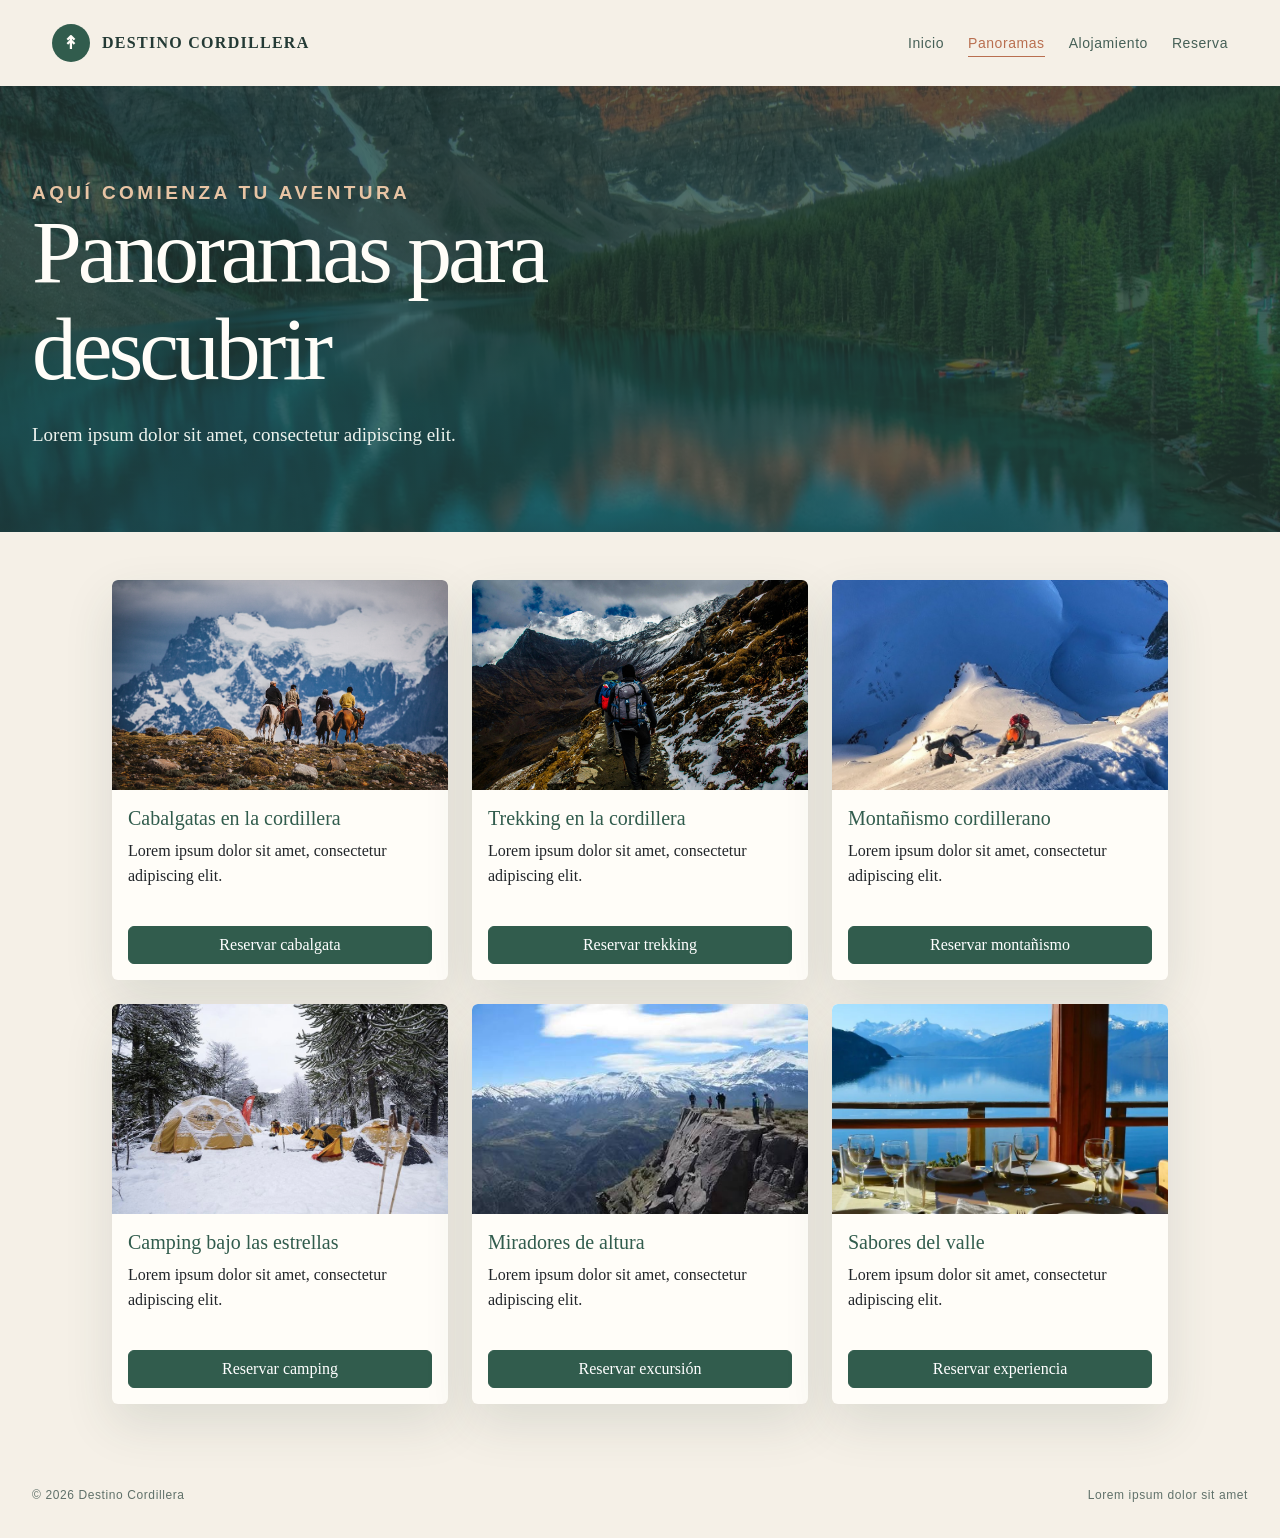
==== commit 027db03e: "Cambios en el css cambios de imagenes y eliminacion de cosas sin usar" ====
--- a/pagina1.html
+++ b/pagina1.html
@@ -4,7 +4,6 @@
     <meta charset="UTF-8" />
     <meta name="viewport" content="width=device-width, initial-scale=1.0" />
     <title>Panoramas | Destino Cordillera</title>
-
     <link
       href="https://cdn.jsdelivr.net/npm/bootstrap@5.3.3/dist/css/bootstrap.min.css"
       rel="stylesheet"
@@ -25,83 +24,85 @@
         <a href="pagina3.html">Reserva</a>
       </nav>
     </header>
+
     <main>
       <section class="page-hero">
         <p class="eyebrow">Aquí comienza tu aventura</p>
         <h1>Panoramas para descubrir</h1>
         <p>Lorem ipsum dolor sit amet, consectetur adipiscing elit.</p>
       </section>
-      <section class="container my-4">
-        <div
-          class="row row-cols-1 row-cols-sm-2 row-cols-md-3 row-cols-lg-4 g-3"
-        >
+
+      <section class="container my-5">
+        <div class="panorama-grid row row-cols-1 row-cols-sm-2 row-cols-md-3 g-4 justify-content-center">
           <div class="col">
-            <article class="card h-100">
-              <img
-                src="img/cabalgataa.jpg"
-                class="card-img-top"
-                alt="cagalgata"
-              />
+            <article class="panorama-card card h-100">
+              <img src="img/cabalgataa.jpg" class="panorama-image card-img-top" alt="Lorem ipsum" />
               <div class="card-body d-flex flex-column">
                 <h5 class="card-title">Cabalgatas en la cordillera</h5>
-                <p class="card-text">
-                  Lorem ipsum dolor sit amet, consectetur adipiscing elit.
-                </p>
-              </div>
-            </article>
-          </div>
-
-          <div class="col">
-            <article class="card h-100">
-              <img src="img/trekking.jpg" class="card-img-top" alt="trekking" />
-              <div class="card-body d-flex flex-column">
-                <h5 class="card-title">Trekking en la cordillera</h5>
-                <p class="card-text">
-                  Lorem ipsum dolor sit amet, consectetur adipiscing elit.
-                </p>
-              </div>
-            </article>
-          </div>
-
-          <div class="col">
-            <article class="card h-100">
-              <img
-                src="img/montañismoo.jpg"
-                class="card-img-top"
-                alt="montañismo"
-              />
-              <div class="card-body d-flex flex-column">
-                <h5 class="card-title">Montañismo cordillerano</h5>
-                <p class="card-text">
-                  Lorem ipsum dolor sit amet, consectetur adipiscing elit.
-                </p>
+                <p class="card-text">Lorem ipsum dolor sit amet, consectetur adipiscing elit.</p>
+                <a href="pagina3.html" class="btn btn-primary mt-auto">Reservar cabalgata</a>
               </div>
             </article>
           </div>
           <div class="col">
-            <article class="card h-100">
-              <img src="img/camping.jpg" class="card-img-top" alt="cambing" />
+            <article class="panorama-card card h-100">
+              <img src="img/trekking.jpg" class="panorama-image card-img-top" alt="Lorem ipsum" />
+              <div class="card-body d-flex flex-column">
+                <h5 class="card-title">Trekking en la cordillera</h5>
+                <p class="card-text">Lorem ipsum dolor sit amet, consectetur adipiscing elit.</p>
+                <a href="pagina3.html" class="btn btn-primary mt-auto">Reservar trekking</a>
+              </div>
+            </article>
+          </div>
+          <div class="col">
+            <article class="panorama-card card h-100">
+              <img src="img/montañismoo.jpg" class="panorama-image card-img-top" alt="Lorem ipsum" />
+              <div class="card-body d-flex flex-column">
+                <h5 class="card-title">Montañismo cordillerano</h5>
+                <p class="card-text">Lorem ipsum dolor sit amet, consectetur adipiscing elit.</p>
+                <a href="pagina3.html" class="btn btn-primary mt-auto">Reservar montañismo</a>
+              </div>
+            </article>
+          </div>
+          <div class="col">
+            <article class="panorama-card card h-100">
+              <img src="img/camping.jpg" class="panorama-image card-img-top" alt="Lorem ipsum" />
               <div class="card-body d-flex flex-column">
                 <h5 class="card-title">Camping bajo las estrellas</h5>
-                <p class="card-text">
-                  Lorem ipsum dolor sit amet, consectetur adipiscing elit.
-                </p>
+                <p class="card-text">Lorem ipsum dolor sit amet, consectetur adipiscing elit.</p>
+                <a href="pagina3.html" class="btn btn-primary mt-auto">Reservar camping</a>
+              </div>
+            </article>
+          </div>
+          <div class="col">
+            <article class="panorama-card card h-100">
+              <img src="img/miradores.jpeg" class="panorama-image card-img-top" alt="Lorem ipsum" />
+              <div class="card-body d-flex flex-column">
+                <h5 class="card-title">Miradores de altura</h5>
+                <p class="card-text">Lorem ipsum dolor sit amet, consectetur adipiscing elit.</p>
+                <a href="pagina3.html" class="btn btn-primary mt-auto">Reservar excursión</a>
+              </div>
+            </article>
+          </div>
+          <div class="col">
+            <article class="panorama-card card h-100">
+              <img src="img/menu3.webp" class="panorama-image card-img-top" alt="Lorem ipsum" />
+              <div class="card-body d-flex flex-column">
+                <h5 class="card-title">Sabores del valle</h5>
+                <p class="card-text">Lorem ipsum dolor sit amet, consectetur adipiscing elit.</p>
+                <a href="pagina3.html" class="btn btn-primary mt-auto">Reservar experiencia</a>
               </div>
             </article>
           </div>
         </div>
       </section>
     </main>
+
     <footer class="footer">
       <div class="footer-inner">
         <span>© 2026 Destino Cordillera</span>
         <span>Lorem ipsum dolor sit amet</span>
       </div>
     </footer>
-    <script
-      src="https://cdn.jsdelivr.net/npm/bootstrap@5.3.3/dist/js/bootstrap.bundle.min.js"
-      integrity="sha384-YvpcrYf0tY3lHB60NNkmXc5s9fDVZLESaAA55NDzOxhy9GkcIdslK1eN7N6jIeHz"
-      crossorigin="anonymous"
-    ></script>
   </body>
 </html>
--- a/css/styles.css
+++ b/css/styles.css
@@ -1,25 +1,18 @@
-@import url("https://fonts.googleapis.com/css2?family=Work+Sans:wght@400;500;700&display=swap");
-
 :root {
   --ink: #243a35;
   --forest: #315c4d;
-  --moss: #6f8a6d;
   --cream: #f5f0e7;
   --sand: #e8dcc8;
   --clay: #b96f50;
   --white: #fffdf8;
-  --line: rgba(36, 58, 53, 0.14);
   --shadow: 0 20px 50px rgba(43, 65, 58, 0.12);
 }
-
 * {
   box-sizing: border-box;
 }
-
 html {
   scroll-behavior: smooth;
 }
-
 body {
   margin: 0;
   color: var(--ink);
@@ -27,12 +20,10 @@
   font-family: Georgia, "Times New Roman", serif;
   line-height: 1.6;
 }
-
 a {
   color: inherit;
   text-decoration: none !important;
 }
-
 .site-header {
   position: relative;
   z-index: 5;
@@ -44,7 +35,6 @@
   margin: 0 auto;
   padding: 24px 32px;
 }
-
 .brand {
   display: flex;
   align-items: center;
@@ -53,7 +43,6 @@
   letter-spacing: 0.08em;
   text-transform: uppercase;
 }
-
 .brand-mark {
   display: grid;
   place-items: center;
@@ -64,7 +53,6 @@
   border-radius: 50%;
   font-size: 18px;
 }
-
 .nav {
   display: flex;
   flex-wrap: wrap;
@@ -72,22 +60,19 @@
   gap: 24px;
   color: #466057;
   font:
-    14px "Work Sans",
+    14px Arial,
     sans-serif;
   letter-spacing: 0.04em;
 }
-
 .nav a {
   padding: 5px 0;
   border-bottom: 1px solid transparent;
 }
-
 .nav a:hover,
 .nav a[aria-current="page"] {
   color: var(--clay);
   border-color: var(--clay);
 }
-
 .hero {
   position: relative;
   min-height: 650px;
@@ -95,7 +80,6 @@
   color: var(--white);
   background: var(--forest);
 }
-
 .hero-video {
   position: absolute;
   inset: 0;
@@ -104,7 +88,6 @@
   object-fit: cover;
   opacity: 0.65;
 }
-
 .hero:after {
   content: "";
   position: absolute;
@@ -113,7 +96,6 @@
     linear-gradient(90deg, rgba(24, 49, 42, 0.86), rgba(24, 49, 42, 0.16) 74%),
     linear-gradient(0deg, rgba(24, 49, 42, 0.52), transparent 50%);
 }
-
 .hero-content {
   position: relative;
   z-index: 1;
@@ -125,21 +107,18 @@
   margin: 0 auto;
   padding: 70px 32px 86px;
 }
-
 .eyebrow {
   margin: 0 0 16px;
   color: var(--clay);
   font:
-    700 12px "Work Sans",
+    700 12px Arial,
     sans-serif;
   letter-spacing: 0.18em;
   text-transform: uppercase;
 }
-
 .hero .eyebrow {
   color: #e8c4a4;
 }
-
 h1,
 h2,
 h3 {
@@ -147,28 +126,23 @@
   line-height: 1.08;
   font-weight: normal;
 }
-
 h1 {
   max-width: 740px;
   font-size: clamp(52px, 8vw, 104px);
   letter-spacing: -0.045em;
 }
-
 h2 {
   font-size: clamp(36px, 5vw, 62px);
   letter-spacing: -0.035em;
 }
-
 h3 {
   font-size: 25px;
 }
-
 .hero-text {
   max-width: 520px;
   margin: 24px 0 30px;
   font-size: 19px;
 }
-
 .button {
   display: inline-flex;
   align-items: center;
@@ -179,7 +153,7 @@
   background: var(--forest);
   color: var(--white);
   font:
-    700 12px "Work Sans",
+    700 12px Arial,
     sans-serif;
   letter-spacing: 0.12em;
   text-transform: uppercase;
@@ -187,25 +161,21 @@
     transform 0.2s,
     background 0.2s;
 }
-
 .button:hover {
   transform: translateY(-2px);
   background: var(--clay);
   border-color: var(--clay);
 }
-
 .button-light {
   background: var(--white);
   color: var(--forest);
   border-color: var(--white);
 }
-
 .section {
   max-width: 1240px;
   margin: 0 auto;
   padding: 92px 32px;
 }
-
 .section-heading {
   display: flex;
   align-items: end;
@@ -213,55 +183,48 @@
   gap: 30px;
   margin-bottom: 42px;
 }
-
 .section-heading p {
   max-width: 390px;
   margin: 0;
   color: #567066;
 }
-
 .intro-grid {
   display: grid;
   grid-template-columns: 1.1fr 0.9fr;
   gap: 70px;
   align-items: center;
 }
-
 .intro-copy p {
   max-width: 590px;
   color: #536963;
   font-size: 18px;
 }
-
 .quote {
   padding: 30px;
   border-left: 3px solid var(--clay);
   background: var(--sand);
   font-size: 24px;
 }
-
 .quote small {
   display: block;
   margin-top: 18px;
   color: var(--forest);
   font:
-    11px "Work Sans",
+    11px Arial,
     sans-serif;
   letter-spacing: 0.12em;
   text-transform: uppercase;
 }
-
-.feature-grid,
-.card-grid {
+.feature-grid {
   display: grid;
   grid-template-columns: repeat(3, 1fr);
   gap: 20px;
 }
-
 .feature-card {
   width: 100%;
   min-height: 0;
   aspect-ratio: 1 / 1;
+  max-width: 100%;
   padding: 26px;
   display: flex;
   flex-direction: column;
@@ -273,49 +236,39 @@
   position: relative;
   overflow: hidden;
 }
-
+.feature-image {
+  position: absolute !important;
+  inset: 0;
+  z-index: 0;
+  width: 100%;
+  height: 100%;
+  object-fit: cover;
+}
 .feature-card:before {
   content: "";
   position: absolute;
   inset: 0;
   background: linear-gradient(0deg, rgba(25, 48, 41, 0.85), transparent 65%);
 }
-
-.feature-card>* {
-  position: relative;
-}
-
+.feature-card > * {
+  position: relative;
+}
 .feature-card h3 {
   max-width: 100%;
   margin-bottom: 6px;
   font-size: 29px;
   text-shadow: 0 2px 8px rgba(18, 38, 32, 0.7);
 }
-
 .feature-card p {
   max-width: 100%;
   margin: 0;
   color: #e5ede8;
   text-shadow: 0 1px 6px rgba(18, 38, 32, 0.9);
 }
-
-.feature-1 {
-  background-image: url("https://images.unsplash.com/photo-1464822759023-fed622ff2c3b?auto=format&fit=crop&w=1000&q=85");
-}
-
-.feature-2 {
-  background-image: url("https://images.unsplash.com/photo-1526392060635-9d6019884377?auto=format&fit=crop&w=1000&q=85");
-}
-
-.feature-3 {
-  background-image: url("https://images.unsplash.com/photo-1544986581-efac024faf62?auto=format&fit=crop&w=1000&q=85");
-}
-
 .band {
   background: var(--forest);
   color: var(--white);
 }
-
 .band .section {
   display: flex;
   align-items: center;
@@ -324,13 +277,11 @@
   padding-top: 66px;
   padding-bottom: 66px;
 }
-
 .band p {
   max-width: 510px;
   margin: 10px 0 0;
   color: #cadbd1;
 }
-
 .page-hero {
   position: relative;
   overflow: hidden;
@@ -351,19 +302,12 @@
   position: relative;
   z-index: 1;
 }
-
-.page-hero-inner {
-  max-width: 1240px;
-  margin: 0 auto;
-}
-
 .page-hero h1 {
   max-width: 780px;
   margin: 0;
   color: var(--white);
   font-size: clamp(50px, 7vw, 90px);
 }
-
 .page-hero p {
   max-width: 590px;
   margin: 22px 0 0;
@@ -373,161 +317,38 @@
 .page-hero .eyebrow {
   color: #e8c4a4;
 }
-.activity-card,
-.stay-card {
+.panorama-grid {
+  max-width: 1080px;
+  margin-right: auto;
+  margin-left: auto;
+}
+.panorama-card {
   overflow: hidden;
+  border: 0;
   background: var(--white);
   box-shadow: var(--shadow);
 }
-
-.card-image {
-  height: 220px;
-  background-size: cover;
-  background-position: center;
-}
-
-.card-content {
-  padding: 24px;
-}
-
-.card-content h3 {
-  margin-bottom: 9px;
-}
-
-.card-content p {
-  margin: 0 0 18px;
-  color: #60716a;
-}
-
-.card-tag {
-  color: var(--clay);
-  font:
-    700 11px "Work Sans",
-    sans-serif;
-  letter-spacing: 0.13em;
-  text-transform: uppercase;
-}
-
-.activity-1 {
-  background-image: url("https://images.unsplash.com/photo-1464278533981-50106e6176b1?auto=format&fit=crop&w=900&q=85");
-}
-
-.activity-2 {
-  background-image: url("https://images.unsplash.com/photo-1500534623283-312aade485b7?auto=format&fit=crop&w=900&q=85");
-}
-
-.activity-3 {
-  background-image: url("https://images.unsplash.com/photo-1500530855697-b586d89ba3ee?auto=format&fit=crop&w=900&q=85");
-}
-
-.activity-4 {
-  background-image: url("https://images.unsplash.com/photo-1486911278844-a81c5267e227?auto=format&fit=crop&w=900&q=85");
-}
-
-.activity-5 {
-  background-image: url("https://images.unsplash.com/photo-1544198365-f5d60b6d8190?auto=format&fit=crop&w=900&q=85");
-}
-
-.activity-6 {
-  background-image: url("https://images.unsplash.com/photo-1500534314209-a25ddb2bd429?auto=format&fit=crop&w=900&q=85");
-}
-
-.two-col {
-  display: grid;
-  grid-template-columns: 0.8fr 1.2fr;
-  gap: 70px;
-  align-items: start;
-}
-
-.contact-list {
-  margin: 28px 0 0;
-  padding: 0;
-  list-style: none;
-}
-
-.contact-list li {
-  padding: 14px 0;
-  border-bottom: 1px solid var(--line);
-}
-
-.contact-list strong {
-  display: block;
-  margin-bottom: 3px;
-  color: var(--clay);
-  font:
-    700 11px "Work Sans",
-    sans-serif;
-  letter-spacing: 0.1em;
-  text-transform: uppercase;
-}
-
-.form {
-  display: grid;
-  grid-template-columns: 1fr 1fr;
-  gap: 18px;
-  padding: 30px;
-  background: var(--white);
-  box-shadow: var(--shadow);
-}
-
-.field {
-  display: flex;
-  flex-direction: column;
-  gap: 7px;
-}
-
-.field-full {
-  grid-column: 1/-1;
-}
-
-label {
+.panorama-image {
+  width: 100%;
+  height: 210px;
+  object-fit: cover;
+}
+.panorama-card .card-body {
+  min-height: 190px;
+}
+.panorama-card .card-title {
   color: var(--forest);
-  font:
-    700 12px "Work Sans",
-    sans-serif;
-  letter-spacing: 0.08em;
-  text-transform: uppercase;
-}
-
-input,
-select,
-textarea {
-  width: 100%;
-  padding: 13px;
-  border: 1px solid var(--line);
-  border-radius: 0;
-  color: var(--ink);
-  background: var(--cream);
-  font: inherit;
-}
-
-textarea {
-  min-height: 125px;
-  resize: vertical;
-}
-
-.map-box {
-  min-height: 240px;
-  margin-top: 30px;
-  padding: 26px;
-  display: flex;
-  align-items: end;
-  color: var(--white);
-  background:
-    linear-gradient(135deg, rgba(49, 92, 77, 0.84), rgba(112, 138, 109, 0.7)),
-    url("https://images.unsplash.com/photo-1519681393784-d120267933ba?auto=format&fit=crop&w=1200&q=85") center/cover;
-}
-
+  font-family: Georgia, "Times New Roman", serif;
+}
 .footer {
   padding: 36px 32px;
   border-top: 1px solid var(--line);
   color: #60716a;
   font:
-    12px "Work Sans",
+    12px Arial,
     sans-serif;
   letter-spacing: 0.05em;
 }
-
 .footer-inner {
   max-width: 1240px;
   margin: 0 auto;
@@ -535,161 +356,41 @@
   justify-content: space-between;
   gap: 20px;
 }
-
-/* Página 3, Reserva y Contacto */
-address {
-  font-style: normal;
-}
-
-.contact-figure {
-  margin: 0;
-}
-
-.contact-photo {
-  display: block;
-  width: 100%;
-  height: 300px;
-  object-fit: cover;
-}
-
-.contact-figure figcaption {
-  margin-top: 9px;
-  color: #60716a;
-  font:
-    12px/1.5 "Work Sans",
-    sans-serif;
-}
-
-.contact-list a {
-  border-bottom: 1px solid var(--line);
-}
-
-.contact-list a:hover {
-  color: var(--clay);
-  border-color: var(--clay);
-}
-
-.form fieldset {
-  grid-column: 1/-1;
-  min-width: 0;
-  margin: 0;
-  padding: 0;
-  border: 0;
-}
-
-.form legend {
-  margin: 0 0 16px;
-  padding: 0;
-  color: var(--clay);
-  font:
-    700 12px "Work Sans",
-    sans-serif;
-  letter-spacing: 0.18em;
-  text-transform: uppercase;
-}
-
-.form-grid {
-  display: grid;
-  grid-template-columns: 1fr 1fr;
-  gap: 18px;
-}
-
-.consent label {
-  display: flex;
-  align-items: flex-start;
-  gap: 10px;
-  color: #60716a;
-  font:
-    400 13px/1.55 "Work Sans",
-    sans-serif;
-  letter-spacing: normal;
-  text-transform: none;
-  cursor: pointer;
-}
-
-.consent input[type="checkbox"] {
-  width: auto;
-  flex-shrink: 0;
-  margin-top: 3px;
-  accent-color: var(--forest);
-}
-
-.form-note {
-  margin: 12px 0 0;
-  color: #60716a;
-  font:
-    12px/1.5 "Work Sans",
-    sans-serif;
-}
-
-input:focus-visible,
-select:focus-visible,
-textarea:focus-visible,
-button:focus-visible,
-a:focus-visible {
-  outline: 2px solid var(--clay);
-  outline-offset: 2px;
-}
-
-@media (max-width: 760px) {
-  .form-grid {
-    grid-template-columns: 1fr;
-  }
-}
-
 @media (max-width: 760px) {
   .site-header {
     align-items: flex-start;
     flex-direction: column;
     padding: 20px;
   }
-
   .nav {
     justify-content: flex-start;
     gap: 15px;
     font-size: 12px;
   }
-
   .hero,
   .hero-content {
     min-height: 600px;
   }
-
   .hero-content,
   .section,
   .page-hero {
     padding-left: 20px;
     padding-right: 20px;
   }
-
-  .intro-grid,
-  .two-col {
+  .intro-grid {
     grid-template-columns: 1fr;
     gap: 35px;
   }
-
-  .feature-grid,
-  .card-grid {
+  .feature-grid {
     grid-template-columns: 1fr;
   }
-
   .section-heading,
   .band .section,
   .footer-inner {
     align-items: flex-start;
     flex-direction: column;
   }
-
-  .form {
-    grid-template-columns: 1fr;
-    padding: 22px;
-  }
-
-  .field-full {
-    grid-column: auto;
-  }
-}
-
+}
 .btn-primary {
   --bs-btn-bg: #315c4d;
   --bs-btn-border-color: #315c4d;
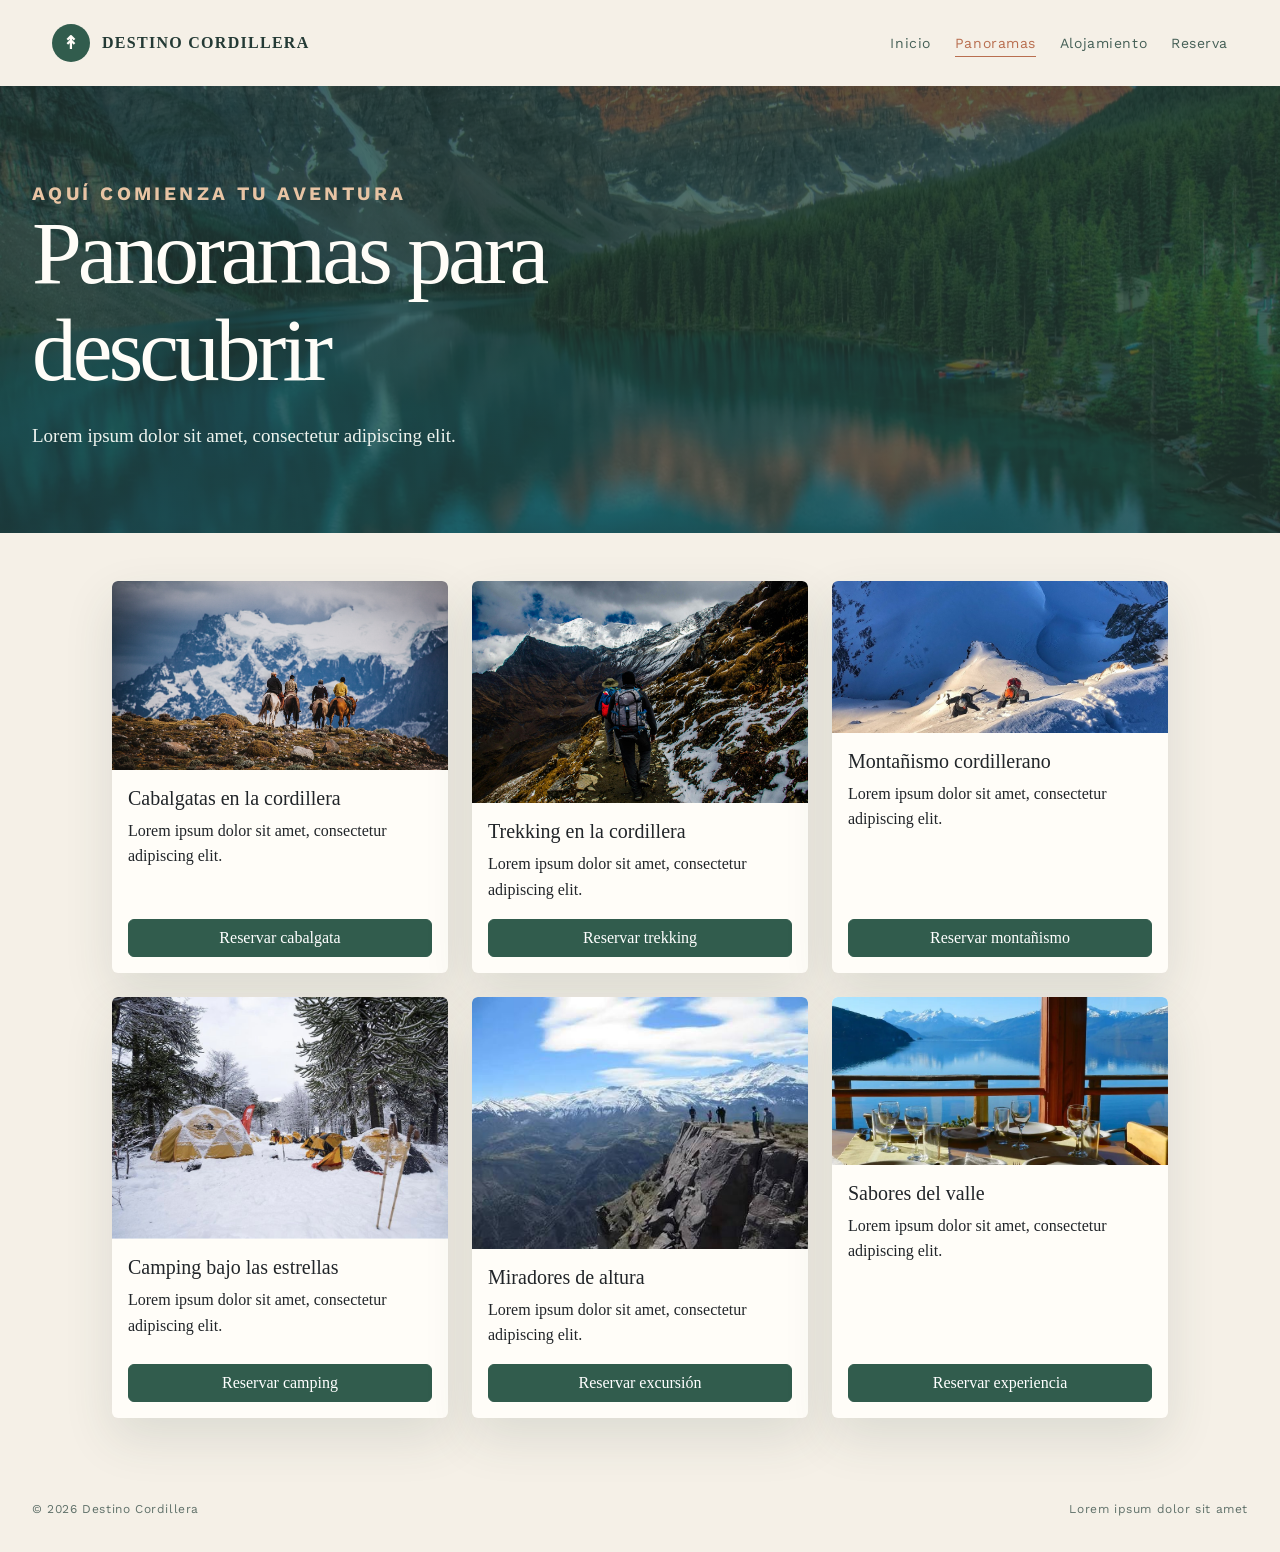
==== commit 45b6134f: "Termino de algunos detalles" ====
--- a/pagina1.html
+++ b/pagina1.html
@@ -27,70 +27,122 @@
 
     <main>
       <section class="page-hero">
-        <p class="eyebrow">Aquí comienza tu aventura</p>
-        <h1>Panoramas para descubrir</h1>
-        <p>Lorem ipsum dolor sit amet, consectetur adipiscing elit.</p>
+        <div class="page-hero-inner">
+          <p class="eyebrow">Aquí comienza tu aventura</p>
+          <h1>Panoramas para descubrir</h1>
+          <p>Lorem ipsum dolor sit amet, consectetur adipiscing elit.</p>
+        </div>
       </section>
 
       <section class="container my-5">
-        <div class="panorama-grid row row-cols-1 row-cols-sm-2 row-cols-md-3 g-4 justify-content-center">
+        <div
+          class="panorama-grid row row-cols-1 row-cols-sm-2 row-cols-md-3 g-4 justify-content-center"
+        >
           <div class="col">
             <article class="panorama-card card h-100">
-              <img src="img/cabalgataa.jpg" class="panorama-image card-img-top" alt="Lorem ipsum" />
+              <img
+                src="img/cabalgataa.jpg"
+                class="panorama-image card-img-top"
+                alt="Lorem ipsum"
+              />
               <div class="card-body d-flex flex-column">
                 <h5 class="card-title">Cabalgatas en la cordillera</h5>
-                <p class="card-text">Lorem ipsum dolor sit amet, consectetur adipiscing elit.</p>
-                <a href="pagina3.html" class="btn btn-primary mt-auto">Reservar cabalgata</a>
+                <p class="card-text">
+                  Lorem ipsum dolor sit amet, consectetur adipiscing elit.
+                </p>
+                <a href="pagina3.html" class="btn btn-primary mt-auto">
+                  Reservar cabalgata
+                </a>
               </div>
             </article>
           </div>
           <div class="col">
             <article class="panorama-card card h-100">
-              <img src="img/trekking.jpg" class="panorama-image card-img-top" alt="Lorem ipsum" />
+              <img
+                src="img/trekking.jpg"
+                class="panorama-image card-img-top"
+                alt="Lorem ipsum"
+              />
               <div class="card-body d-flex flex-column">
                 <h5 class="card-title">Trekking en la cordillera</h5>
-                <p class="card-text">Lorem ipsum dolor sit amet, consectetur adipiscing elit.</p>
-                <a href="pagina3.html" class="btn btn-primary mt-auto">Reservar trekking</a>
+                <p class="card-text">
+                  Lorem ipsum dolor sit amet, consectetur adipiscing elit.
+                </p>
+                <a href="pagina3.html" class="btn btn-primary mt-auto">
+                  Reservar trekking
+                </a>
               </div>
             </article>
           </div>
           <div class="col">
             <article class="panorama-card card h-100">
-              <img src="img/montañismoo.jpg" class="panorama-image card-img-top" alt="Lorem ipsum" />
+              <img
+                src="img/montañismoo.jpg"
+                class="panorama-image card-img-top"
+                alt="Lorem ipsum"
+              />
               <div class="card-body d-flex flex-column">
                 <h5 class="card-title">Montañismo cordillerano</h5>
-                <p class="card-text">Lorem ipsum dolor sit amet, consectetur adipiscing elit.</p>
-                <a href="pagina3.html" class="btn btn-primary mt-auto">Reservar montañismo</a>
+                <p class="card-text">
+                  Lorem ipsum dolor sit amet, consectetur adipiscing elit.
+                </p>
+                <a href="pagina3.html" class="btn btn-primary mt-auto">
+                  Reservar montañismo
+                </a>
               </div>
             </article>
           </div>
           <div class="col">
             <article class="panorama-card card h-100">
-              <img src="img/camping.jpg" class="panorama-image card-img-top" alt="Lorem ipsum" />
+              <img
+                src="img/camping.jpg"
+                class="panorama-image card-img-top"
+                alt="Lorem ipsum"
+              />
               <div class="card-body d-flex flex-column">
                 <h5 class="card-title">Camping bajo las estrellas</h5>
-                <p class="card-text">Lorem ipsum dolor sit amet, consectetur adipiscing elit.</p>
-                <a href="pagina3.html" class="btn btn-primary mt-auto">Reservar camping</a>
+                <p class="card-text">
+                  Lorem ipsum dolor sit amet, consectetur adipiscing elit.
+                </p>
+                <a href="pagina3.html" class="btn btn-primary mt-auto">
+                  Reservar camping
+                </a>
               </div>
             </article>
           </div>
           <div class="col">
             <article class="panorama-card card h-100">
-              <img src="img/miradores.jpeg" class="panorama-image card-img-top" alt="Lorem ipsum" />
+              <img
+                src="img/miradores.jpeg"
+                class="panorama-image card-img-top"
+                alt="Lorem ipsum"
+              />
               <div class="card-body d-flex flex-column">
                 <h5 class="card-title">Miradores de altura</h5>
-                <p class="card-text">Lorem ipsum dolor sit amet, consectetur adipiscing elit.</p>
-                <a href="pagina3.html" class="btn btn-primary mt-auto">Reservar excursión</a>
+                <p class="card-text">
+                  Lorem ipsum dolor sit amet, consectetur adipiscing elit.
+                </p>
+                <a href="pagina3.html" class="btn btn-primary mt-auto">
+                  Reservar excursión
+                </a>
               </div>
             </article>
           </div>
           <div class="col">
             <article class="panorama-card card h-100">
-              <img src="img/menu3.webp" class="panorama-image card-img-top" alt="Lorem ipsum" />
+              <img
+                src="img/menu3.webp"
+                class="panorama-image card-img-top"
+                alt="Lorem ipsum"
+              />
               <div class="card-body d-flex flex-column">
                 <h5 class="card-title">Sabores del valle</h5>
-                <p class="card-text">Lorem ipsum dolor sit amet, consectetur adipiscing elit.</p>
-                <a href="pagina3.html" class="btn btn-primary mt-auto">Reservar experiencia</a>
+                <p class="card-text">
+                  Lorem ipsum dolor sit amet, consectetur adipiscing elit.
+                </p>
+                <a href="pagina3.html" class="btn btn-primary mt-auto">
+                  Reservar experiencia
+                </a>
               </div>
             </article>
           </div>
--- a/css/styles.css
+++ b/css/styles.css
@@ -1,3 +1,5 @@
+@import url("https://fonts.googleapis.com/css2?family=Work+Sans:wght@400;500;700&display=swap");
+
 :root {
   --ink: #243a35;
   --forest: #315c4d;
@@ -7,12 +9,15 @@
   --white: #fffdf8;
   --shadow: 0 20px 50px rgba(43, 65, 58, 0.12);
 }
+
 * {
   box-sizing: border-box;
 }
+
 html {
   scroll-behavior: smooth;
 }
+
 body {
   margin: 0;
   color: var(--ink);
@@ -20,10 +25,12 @@
   font-family: Georgia, "Times New Roman", serif;
   line-height: 1.6;
 }
+
 a {
   color: inherit;
   text-decoration: none !important;
 }
+
 .site-header {
   position: relative;
   z-index: 5;
@@ -35,6 +42,7 @@
   margin: 0 auto;
   padding: 24px 32px;
 }
+
 .brand {
   display: flex;
   align-items: center;
@@ -43,6 +51,7 @@
   letter-spacing: 0.08em;
   text-transform: uppercase;
 }
+
 .brand-mark {
   display: grid;
   place-items: center;
@@ -53,6 +62,7 @@
   border-radius: 50%;
   font-size: 18px;
 }
+
 .nav {
   display: flex;
   flex-wrap: wrap;
@@ -60,19 +70,22 @@
   gap: 24px;
   color: #466057;
   font:
-    14px Arial,
+    14px "Work Sans",
     sans-serif;
   letter-spacing: 0.04em;
 }
+
 .nav a {
   padding: 5px 0;
   border-bottom: 1px solid transparent;
 }
+
 .nav a:hover,
 .nav a[aria-current="page"] {
   color: var(--clay);
   border-color: var(--clay);
 }
+
 .hero {
   position: relative;
   min-height: 650px;
@@ -80,6 +93,7 @@
   color: var(--white);
   background: var(--forest);
 }
+
 .hero-video {
   position: absolute;
   inset: 0;
@@ -88,6 +102,7 @@
   object-fit: cover;
   opacity: 0.65;
 }
+
 .hero:after {
   content: "";
   position: absolute;
@@ -96,6 +111,7 @@
     linear-gradient(90deg, rgba(24, 49, 42, 0.86), rgba(24, 49, 42, 0.16) 74%),
     linear-gradient(0deg, rgba(24, 49, 42, 0.52), transparent 50%);
 }
+
 .hero-content {
   position: relative;
   z-index: 1;
@@ -107,18 +123,21 @@
   margin: 0 auto;
   padding: 70px 32px 86px;
 }
+
 .eyebrow {
   margin: 0 0 16px;
   color: var(--clay);
   font:
-    700 12px Arial,
+    700 12px "Work Sans",
     sans-serif;
   letter-spacing: 0.18em;
   text-transform: uppercase;
 }
+
 .hero .eyebrow {
   color: #e8c4a4;
 }
+
 h1,
 h2,
 h3 {
@@ -126,23 +145,28 @@
   line-height: 1.08;
   font-weight: normal;
 }
+
 h1 {
   max-width: 740px;
   font-size: clamp(52px, 8vw, 104px);
   letter-spacing: -0.045em;
 }
+
 h2 {
   font-size: clamp(36px, 5vw, 62px);
   letter-spacing: -0.035em;
 }
+
 h3 {
   font-size: 25px;
 }
+
 .hero-text {
   max-width: 520px;
   margin: 24px 0 30px;
   font-size: 19px;
 }
+
 .button {
   display: inline-flex;
   align-items: center;
@@ -153,7 +177,7 @@
   background: var(--forest);
   color: var(--white);
   font:
-    700 12px Arial,
+    700 12px "Work Sans",
     sans-serif;
   letter-spacing: 0.12em;
   text-transform: uppercase;
@@ -161,21 +185,25 @@
     transform 0.2s,
     background 0.2s;
 }
+
 .button:hover {
   transform: translateY(-2px);
   background: var(--clay);
   border-color: var(--clay);
 }
+
 .button-light {
   background: var(--white);
   color: var(--forest);
   border-color: var(--white);
 }
+
 .section {
   max-width: 1240px;
   margin: 0 auto;
   padding: 92px 32px;
 }
+
 .section-heading {
   display: flex;
   align-items: end;
@@ -183,43 +211,50 @@
   gap: 30px;
   margin-bottom: 42px;
 }
+
 .section-heading p {
   max-width: 390px;
   margin: 0;
   color: #567066;
 }
+
 .intro-grid {
   display: grid;
   grid-template-columns: 1.1fr 0.9fr;
   gap: 70px;
   align-items: center;
 }
+
 .intro-copy p {
   max-width: 590px;
   color: #536963;
   font-size: 18px;
 }
+
 .quote {
   padding: 30px;
   border-left: 3px solid var(--clay);
   background: var(--sand);
   font-size: 24px;
 }
+
 .quote small {
   display: block;
   margin-top: 18px;
   color: var(--forest);
   font:
-    11px Arial,
+    11px "Work Sans",
     sans-serif;
   letter-spacing: 0.12em;
   text-transform: uppercase;
 }
+
 .feature-grid {
   display: grid;
   grid-template-columns: repeat(3, 1fr);
   gap: 20px;
 }
+
 .feature-card {
   width: 100%;
   min-height: 0;
@@ -250,15 +285,18 @@
   inset: 0;
   background: linear-gradient(0deg, rgba(25, 48, 41, 0.85), transparent 65%);
 }
+
 .feature-card > * {
   position: relative;
 }
+
 .feature-card h3 {
   max-width: 100%;
   margin-bottom: 6px;
   font-size: 29px;
   text-shadow: 0 2px 8px rgba(18, 38, 32, 0.7);
 }
+
 .feature-card p {
   max-width: 100%;
   margin: 0;
@@ -269,6 +307,7 @@
   background: var(--forest);
   color: var(--white);
 }
+
 .band .section {
   display: flex;
   align-items: center;
@@ -277,11 +316,13 @@
   padding-top: 66px;
   padding-bottom: 66px;
 }
+
 .band p {
   max-width: 510px;
   margin: 10px 0 0;
   color: #cadbd1;
 }
+
 .page-hero {
   position: relative;
   overflow: hidden;
@@ -302,12 +343,19 @@
   position: relative;
   z-index: 1;
 }
+
+.page-hero-inner {
+  max-width: 1240px;
+  margin: 0 auto;
+}
+
 .page-hero h1 {
   max-width: 780px;
   margin: 0;
   color: var(--white);
   font-size: clamp(50px, 7vw, 90px);
 }
+
 .page-hero p {
   max-width: 590px;
   margin: 22px 0 0;
@@ -328,27 +376,98 @@
   background: var(--white);
   box-shadow: var(--shadow);
 }
-.panorama-image {
+
+.two-col {
+  display: grid;
+  grid-template-columns: 0.8fr 1.2fr;
+  gap: 70px;
+  align-items: start;
+}
+
+.contact-page > * + * {
+  margin-top: 56px;
+}
+
+.contact-list {
+  margin: 28px 0 0;
+  padding: 0;
+  list-style: none;
+}
+
+.contact-list li {
+  padding: 14px 0;
+  border-bottom: 1px solid var(--line);
+}
+
+.contact-list strong {
+  display: block;
+  margin-bottom: 3px;
+  color: var(--clay);
+  font:
+    700 11px "Work Sans",
+    sans-serif;
+  letter-spacing: 0.1em;
+  text-transform: uppercase;
+}
+
+.form {
+  display: grid;
+  grid-template-columns: 1fr 1fr;
+  gap: 18px;
+  padding: 30px;
+  background: var(--white);
+  box-shadow: var(--shadow);
+}
+
+.field {
+  display: flex;
+  flex-direction: column;
+  gap: 7px;
+}
+
+.field-full {
+  grid-column: 1/-1;
+}
+
+label {
+  color: var(--forest);
+  font:
+    700 12px "Work Sans",
+    sans-serif;
+  letter-spacing: 0.08em;
+  text-transform: uppercase;
+}
+
+input,
+select,
+textarea {
   width: 100%;
-  height: 210px;
-  object-fit: cover;
-}
-.panorama-card .card-body {
-  min-height: 190px;
-}
-.panorama-card .card-title {
-  color: var(--forest);
-  font-family: Georgia, "Times New Roman", serif;
-}
+  padding: 12px 14px;
+  border: 1px solid rgba(36, 58, 53, 0.18);
+  border-radius: 2px;
+  color: var(--ink);
+  background: var(--cream);
+  font:
+    16px/1.4 Georgia,
+    "Times New Roman",
+    serif;
+}
+
+textarea {
+  min-height: 135px;
+  resize: vertical;
+}
+
 .footer {
   padding: 36px 32px;
   border-top: 1px solid var(--line);
   color: #60716a;
   font:
-    12px Arial,
+    12px "Work Sans",
     sans-serif;
   letter-spacing: 0.05em;
 }
+
 .footer-inner {
   max-width: 1240px;
   margin: 0 auto;
@@ -356,40 +475,187 @@
   justify-content: space-between;
   gap: 20px;
 }
+
+/* Página 3, Reserva y Contacto */
+address {
+  font-style: normal;
+}
+
+.contact-figure {
+  margin: 0;
+}
+
+.contact-photo {
+  display: block;
+  width: 100%;
+  height: 300px;
+  object-fit: cover;
+}
+
+.contact-figure figcaption {
+  margin-top: 9px;
+  color: #60716a;
+  font:
+    12px/1.5 "Work Sans",
+    sans-serif;
+}
+
+.contact-list a {
+  border-bottom: 1px solid var(--line);
+}
+
+.contact-list a:hover {
+  color: var(--clay);
+  border-color: var(--clay);
+}
+
+.form fieldset {
+  grid-column: 1/-1;
+  min-width: 0;
+  margin: 0;
+  padding: 0;
+  border: 0;
+}
+
+.form legend {
+  margin: 0 0 16px;
+  padding: 0;
+  color: var(--clay);
+  font:
+    700 12px "Work Sans",
+    sans-serif;
+  letter-spacing: 0.18em;
+  text-transform: uppercase;
+}
+
+.form-grid {
+  display: grid;
+  grid-template-columns: 1fr 1fr;
+  gap: 18px;
+}
+
+.consent label {
+  display: flex;
+  align-items: flex-start;
+  gap: 10px;
+  color: #60716a;
+  font:
+    400 13px/1.55 "Work Sans",
+    sans-serif;
+  letter-spacing: normal;
+  text-transform: none;
+  cursor: pointer;
+}
+
+.consent input[type="checkbox"] {
+  width: auto;
+  flex-shrink: 0;
+  margin-top: 3px;
+  accent-color: var(--forest);
+}
+
+.form-note {
+  margin: 12px 0 0;
+  color: #60716a;
+  font:
+    12px/1.5 "Work Sans",
+    sans-serif;
+}
+
+input:focus-visible,
+select:focus-visible,
+textarea:focus-visible,
+button:focus-visible,
+a:focus-visible {
+  outline: 2px solid var(--clay);
+  outline-offset: 2px;
+}
+
+@media (max-width: 760px) {
+  .form-grid {
+    grid-template-columns: 1fr;
+  }
+}
+
+.map-embed {
+  margin: 32px 0 0;
+}
+
+.map-embed iframe {
+  display: block;
+  width: 100%;
+  height: 420px;
+  border: 0;
+}
+
+.map-caption {
+  margin: 12px 0 0;
+  text-align: center;
+  font:
+    13px/1.5 "Work Sans",
+    sans-serif;
+  color: #60716a;
+}
+
+.map-caption a {
+  border-bottom: 1px solid var(--line);
+}
+
+.map-caption a:hover {
+  color: var(--clay);
+  border-color: var(--clay);
+}
+
 @media (max-width: 760px) {
   .site-header {
     align-items: flex-start;
     flex-direction: column;
     padding: 20px;
   }
+
   .nav {
     justify-content: flex-start;
     gap: 15px;
     font-size: 12px;
   }
+
   .hero,
   .hero-content {
     min-height: 600px;
   }
+
   .hero-content,
   .section,
   .page-hero {
     padding-left: 20px;
     padding-right: 20px;
   }
-  .intro-grid {
+
+  .intro-grid,
+  .two-col {
     grid-template-columns: 1fr;
     gap: 35px;
   }
+
   .feature-grid {
     grid-template-columns: 1fr;
   }
+
   .section-heading,
   .band .section,
   .footer-inner {
     align-items: flex-start;
     flex-direction: column;
   }
+
+  .form {
+    grid-template-columns: 1fr;
+    padding: 22px;
+  }
+
+  .field-full {
+    grid-column: auto;
+  }
 }
 .btn-primary {
   --bs-btn-bg: #315c4d;
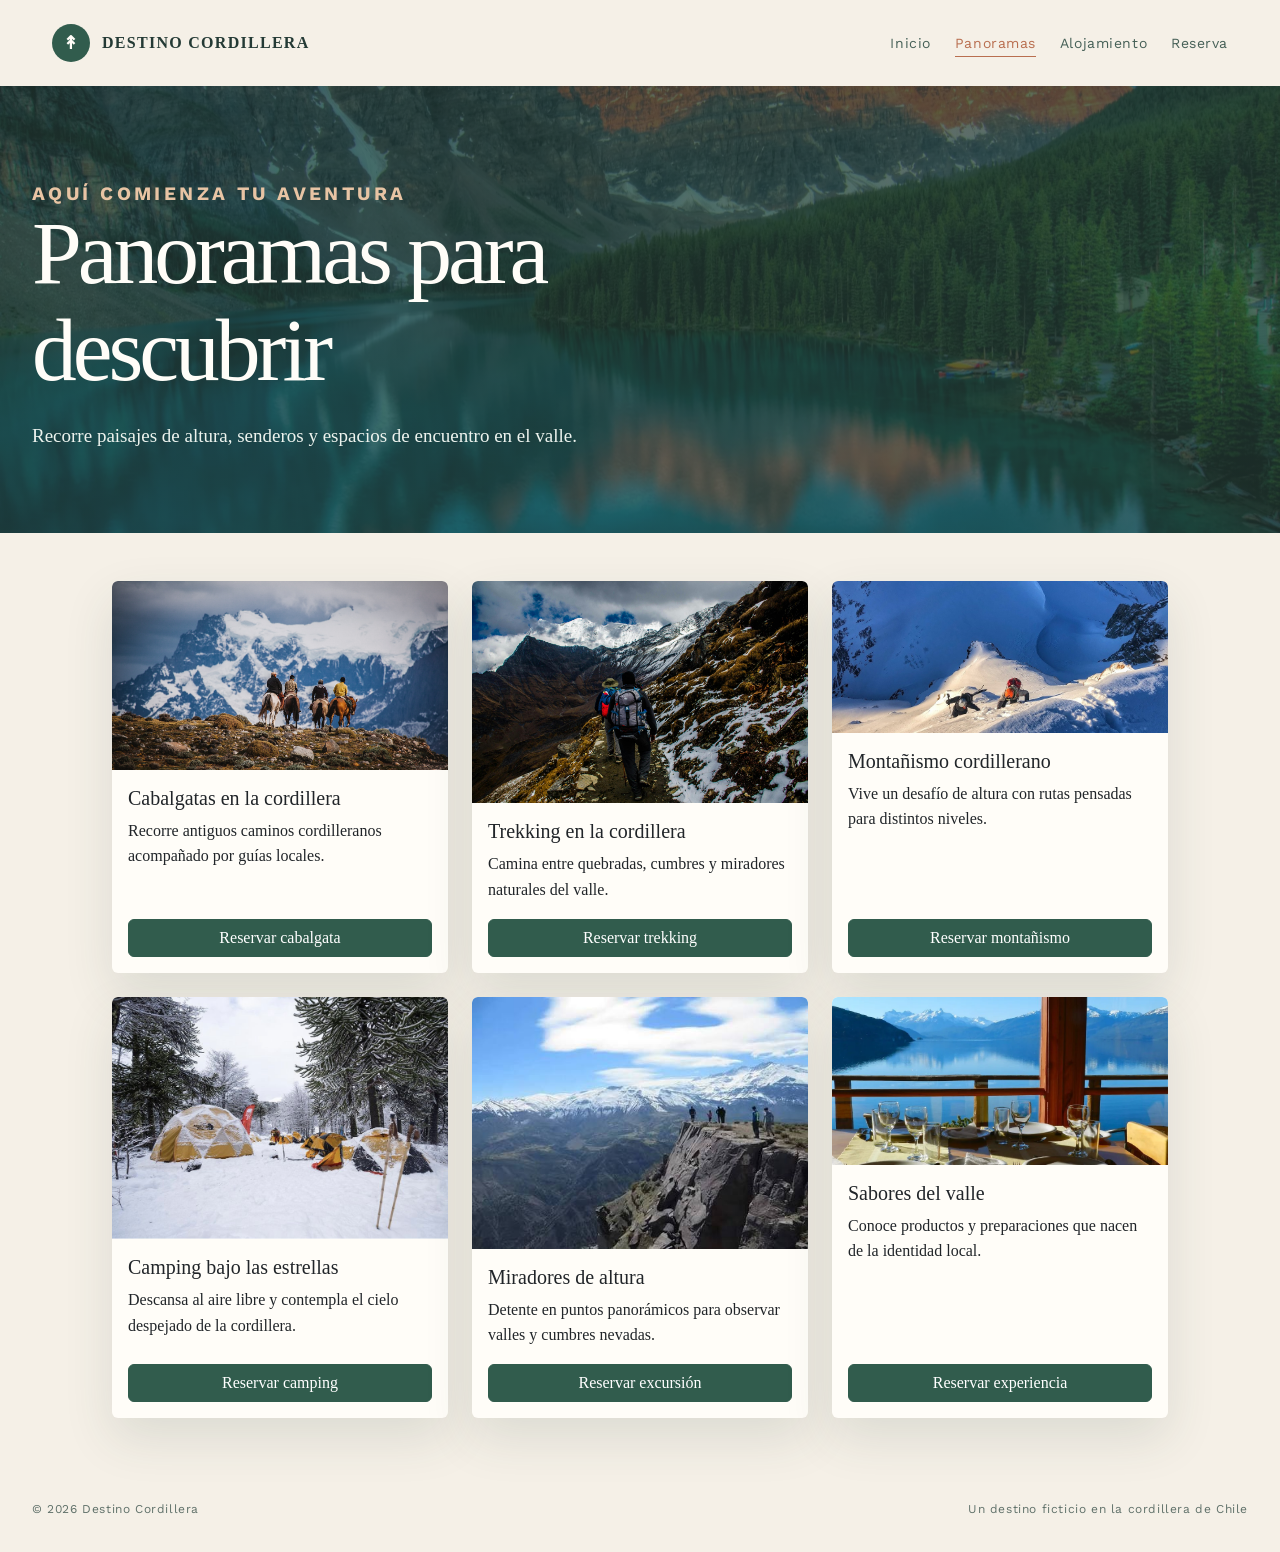
==== commit 1acc9eff: "Invencion de contexto" ====
--- a/pagina1.html
+++ b/pagina1.html
@@ -30,7 +30,10 @@
         <div class="page-hero-inner">
           <p class="eyebrow">Aquí comienza tu aventura</p>
           <h1>Panoramas para descubrir</h1>
-          <p>Lorem ipsum dolor sit amet, consectetur adipiscing elit.</p>
+          <p>
+            Recorre paisajes de altura, senderos y espacios de encuentro en el
+            valle.
+          </p>
         </div>
       </section>
 
@@ -43,12 +46,13 @@
               <img
                 src="img/cabalgataa.jpg"
                 class="panorama-image card-img-top"
-                alt="Lorem ipsum"
+                alt="Cabalgata en la cordillera"
               />
               <div class="card-body d-flex flex-column">
                 <h5 class="card-title">Cabalgatas en la cordillera</h5>
                 <p class="card-text">
-                  Lorem ipsum dolor sit amet, consectetur adipiscing elit.
+                  Recorre antiguos caminos cordilleranos acompañado por guías
+                  locales.
                 </p>
                 <a href="pagina3.html" class="btn btn-primary mt-auto">
                   Reservar cabalgata
@@ -61,12 +65,13 @@
               <img
                 src="img/trekking.jpg"
                 class="panorama-image card-img-top"
-                alt="Lorem ipsum"
+                alt="Sendero de trekking en la montaña"
               />
               <div class="card-body d-flex flex-column">
                 <h5 class="card-title">Trekking en la cordillera</h5>
                 <p class="card-text">
-                  Lorem ipsum dolor sit amet, consectetur adipiscing elit.
+                  Camina entre quebradas, cumbres y miradores naturales del
+                  valle.
                 </p>
                 <a href="pagina3.html" class="btn btn-primary mt-auto">
                   Reservar trekking
@@ -79,12 +84,13 @@
               <img
                 src="img/montañismoo.jpg"
                 class="panorama-image card-img-top"
-                alt="Lorem ipsum"
+                alt="Actividad de montañismo"
               />
               <div class="card-body d-flex flex-column">
                 <h5 class="card-title">Montañismo cordillerano</h5>
                 <p class="card-text">
-                  Lorem ipsum dolor sit amet, consectetur adipiscing elit.
+                  Vive un desafío de altura con rutas pensadas para distintos
+                  niveles.
                 </p>
                 <a href="pagina3.html" class="btn btn-primary mt-auto">
                   Reservar montañismo
@@ -97,12 +103,13 @@
               <img
                 src="img/camping.jpg"
                 class="panorama-image card-img-top"
-                alt="Lorem ipsum"
+                alt="Campamento bajo las estrellas"
               />
               <div class="card-body d-flex flex-column">
                 <h5 class="card-title">Camping bajo las estrellas</h5>
                 <p class="card-text">
-                  Lorem ipsum dolor sit amet, consectetur adipiscing elit.
+                  Descansa al aire libre y contempla el cielo despejado de la
+                  cordillera.
                 </p>
                 <a href="pagina3.html" class="btn btn-primary mt-auto">
                   Reservar camping
@@ -115,12 +122,13 @@
               <img
                 src="img/miradores.jpeg"
                 class="panorama-image card-img-top"
-                alt="Lorem ipsum"
+                alt="Mirador de la cordillera"
               />
               <div class="card-body d-flex flex-column">
                 <h5 class="card-title">Miradores de altura</h5>
                 <p class="card-text">
-                  Lorem ipsum dolor sit amet, consectetur adipiscing elit.
+                  Detente en puntos panorámicos para observar valles y cumbres
+                  nevadas.
                 </p>
                 <a href="pagina3.html" class="btn btn-primary mt-auto">
                   Reservar excursión
@@ -133,12 +141,13 @@
               <img
                 src="img/menu3.webp"
                 class="panorama-image card-img-top"
-                alt="Lorem ipsum"
+                alt="Sabores del valle"
               />
               <div class="card-body d-flex flex-column">
                 <h5 class="card-title">Sabores del valle</h5>
                 <p class="card-text">
-                  Lorem ipsum dolor sit amet, consectetur adipiscing elit.
+                  Conoce productos y preparaciones que nacen de la identidad
+                  local.
                 </p>
                 <a href="pagina3.html" class="btn btn-primary mt-auto">
                   Reservar experiencia
@@ -153,7 +162,7 @@
     <footer class="footer">
       <div class="footer-inner">
         <span>© 2026 Destino Cordillera</span>
-        <span>Lorem ipsum dolor sit amet</span>
+        <span>Un destino ficticio en la cordillera de Chile</span>
       </div>
     </footer>
   </body>
